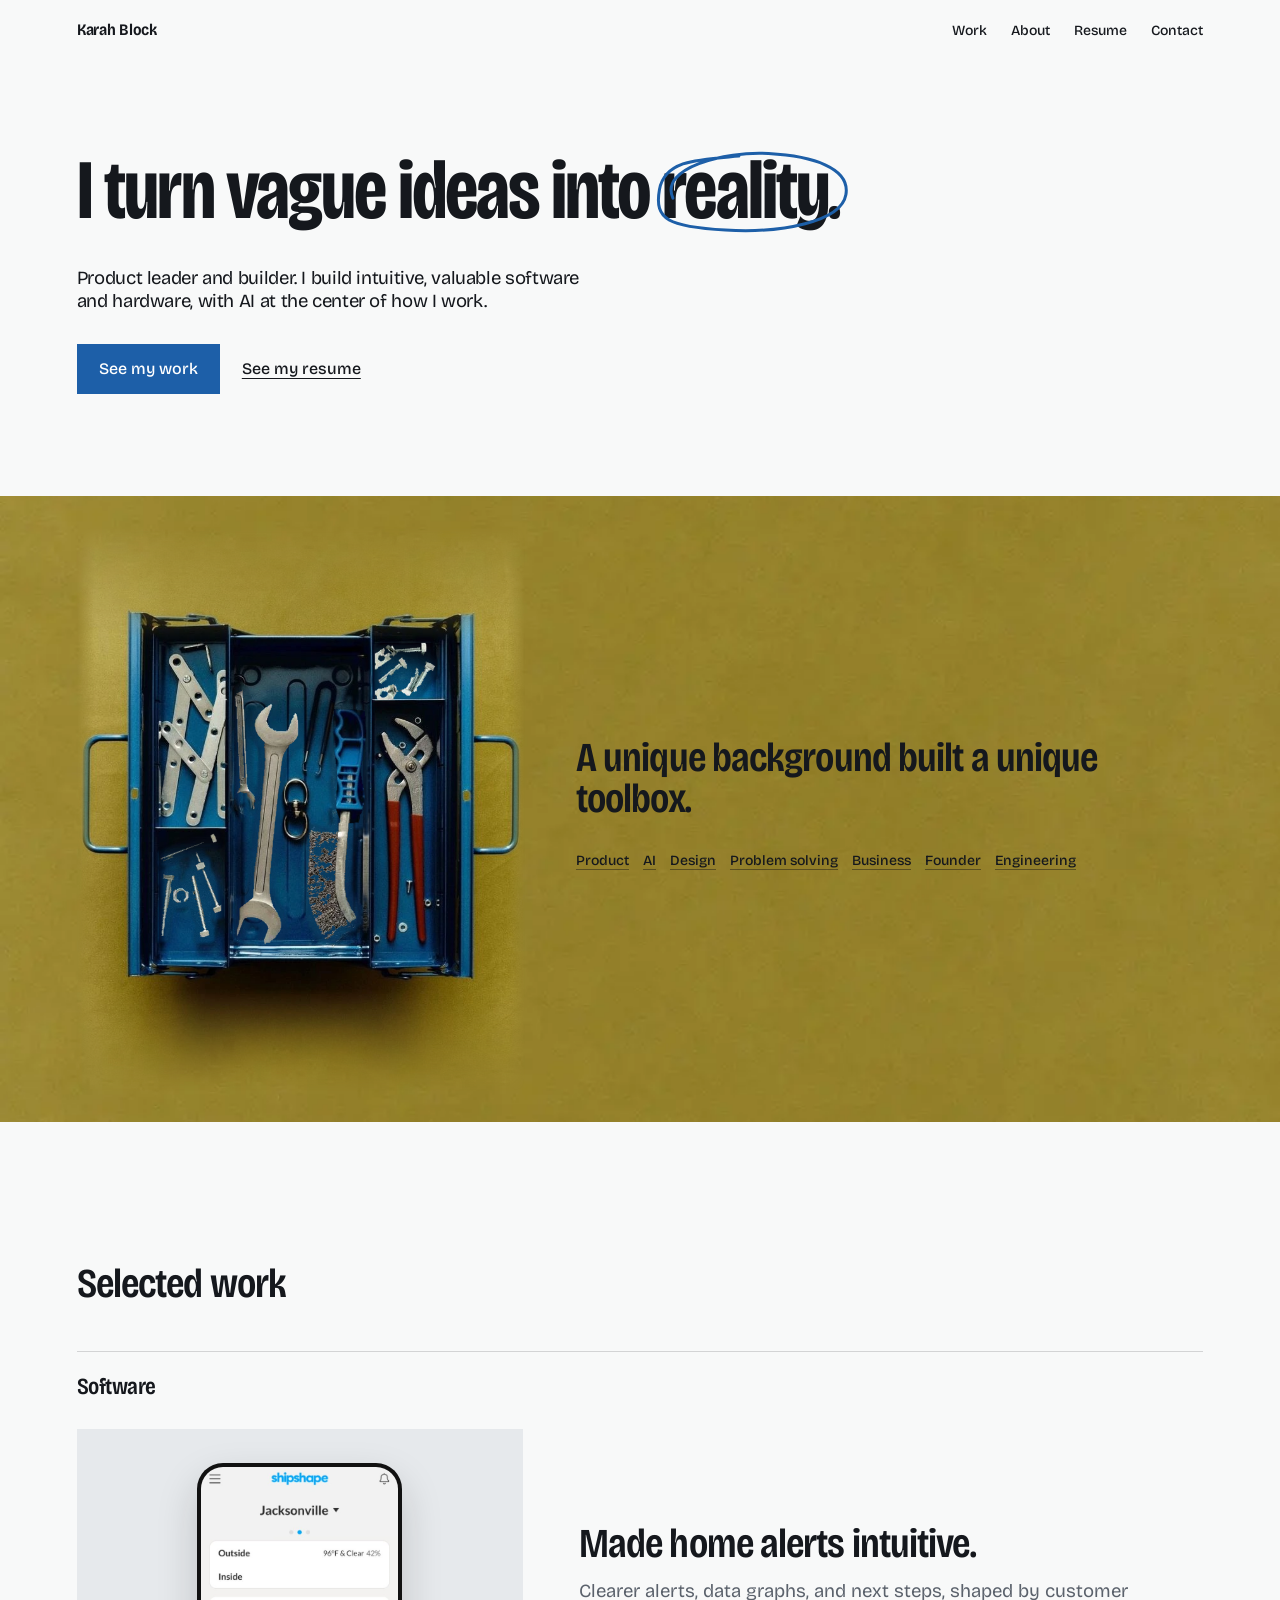
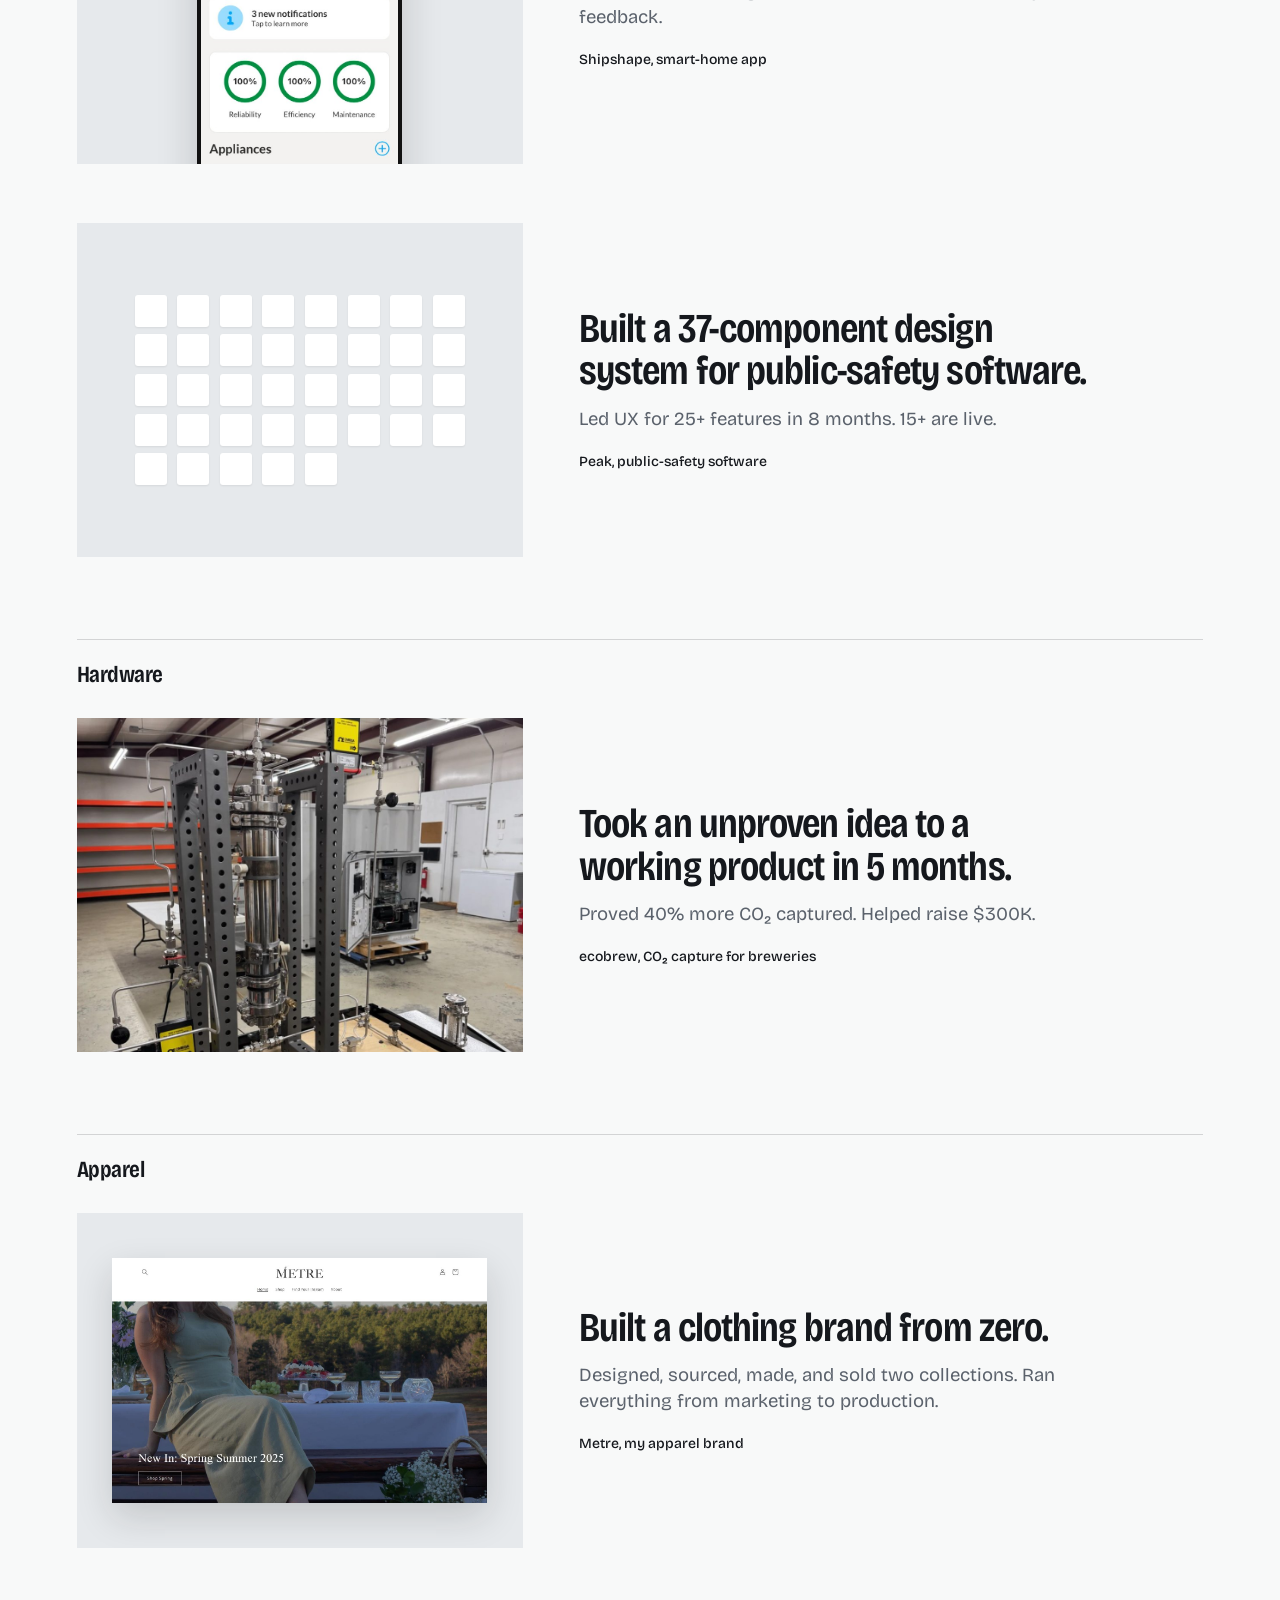
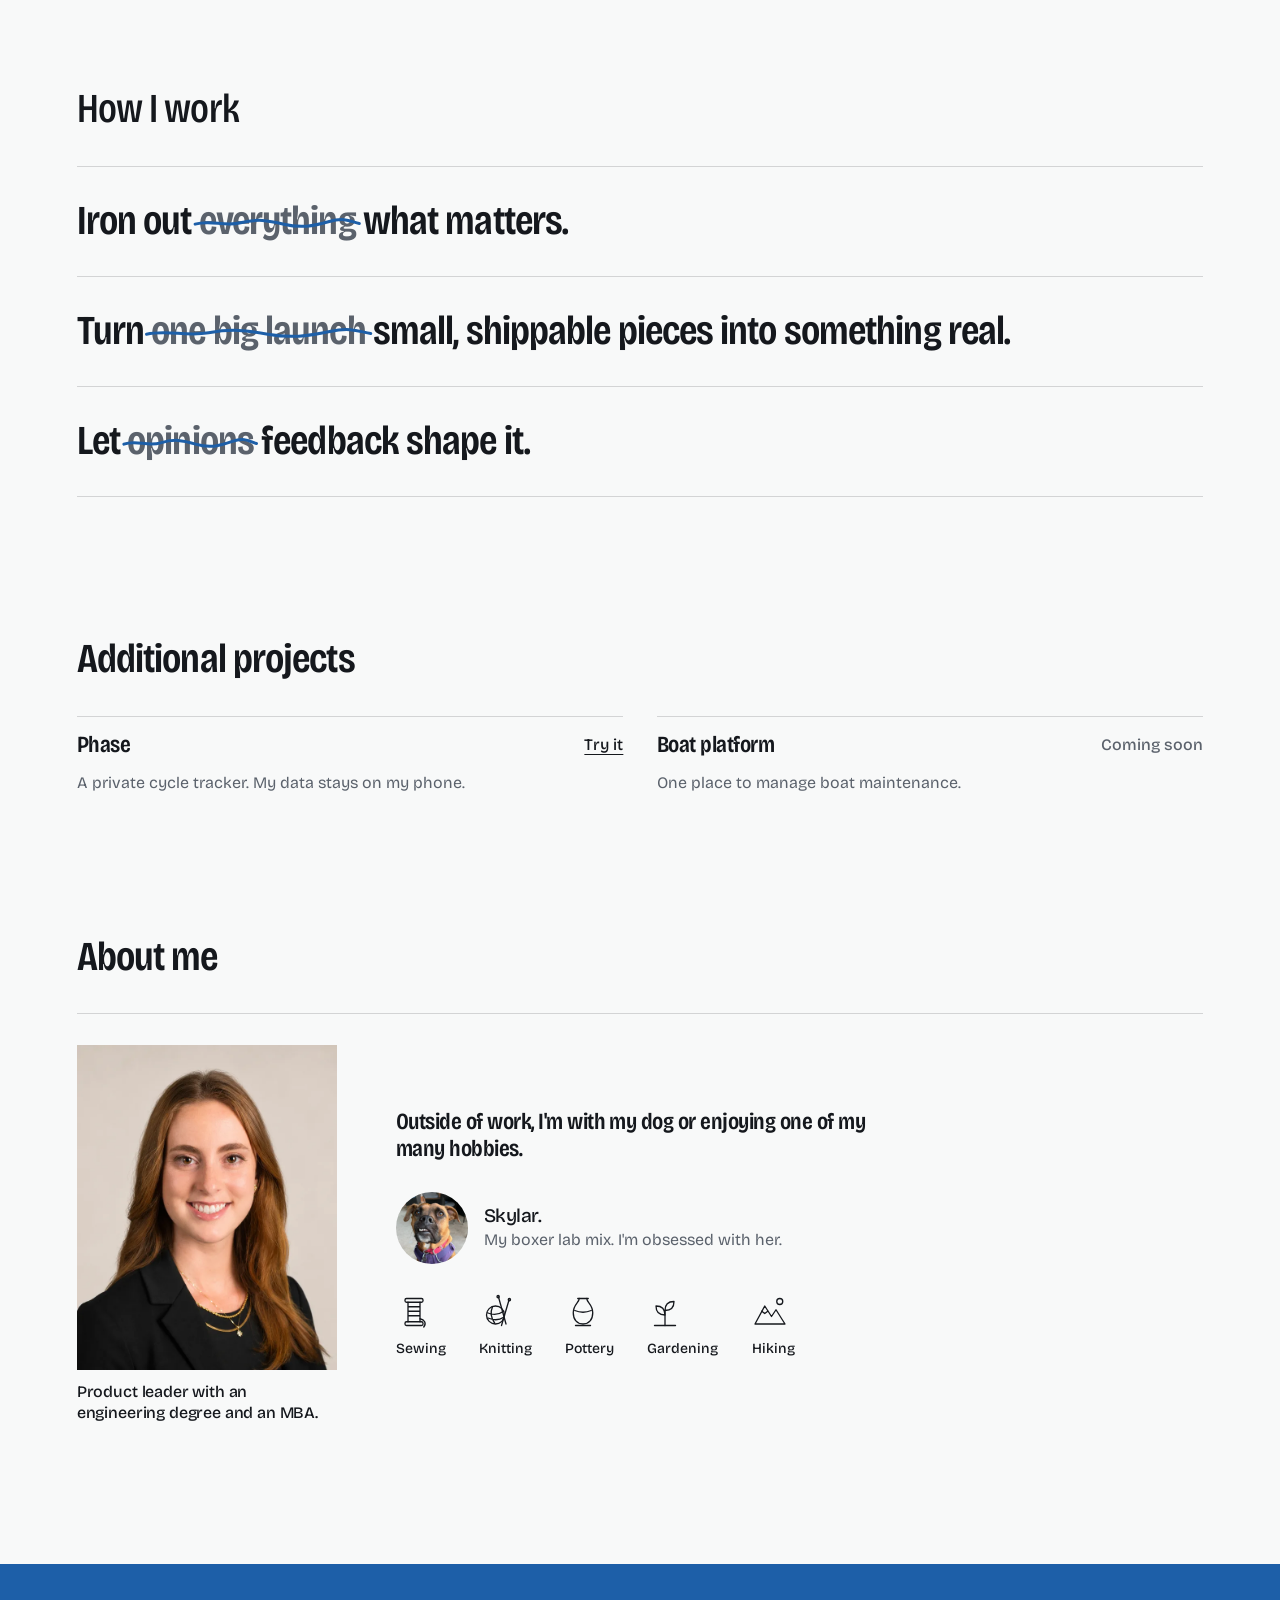
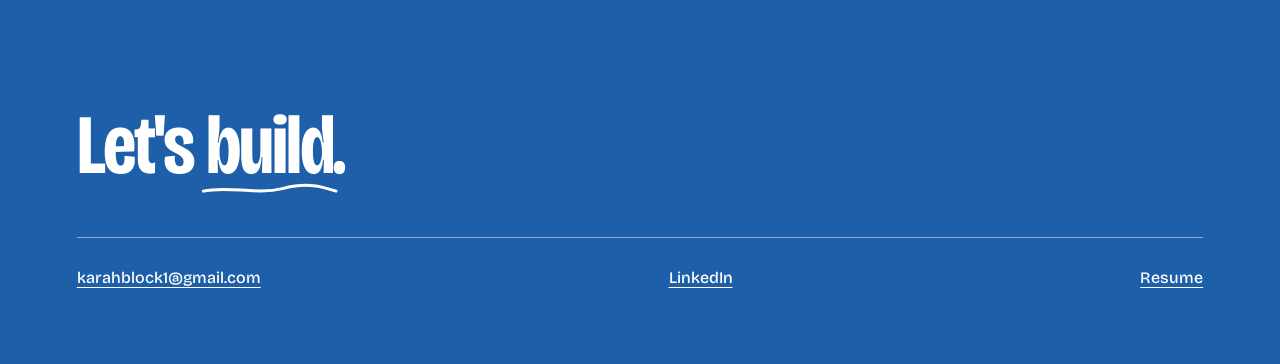
==== preview/redesign/index.html @ 477b6eac "Add two unlisted preview pages to compare designs preview/simple is the simplified current design. p" ====
<!doctype html>
<html lang="en"><head><meta charset="utf-8"><meta name="viewport" content="width=device-width, initial-scale=1, viewport-fit=cover"><title>Karah Block | Product leader and builder</title><meta name="description" content="Karah Block is a product leader and builder of intuitive, valuable products in software, hardware, and apparel. COO and Head of Product at ecobrew, founder of Metre, and former Senior PM at Shipshape."><meta property="og:type" content="website"><meta property="og:title" content="Karah Block"><meta property="og:description" content="I turn vague ideas into reality."><meta property="og:image" content="https://karahblock.com/og.png"><meta name="twitter:card" content="summary_large_image">
<link rel="preconnect" href="https://fonts.googleapis.com"><link rel="preconnect" href="https://fonts.gstatic.com" crossorigin><link rel="stylesheet" href="https://fonts.googleapis.com/css2?family=Bricolage+Grotesque:opsz,wdth,wght@12..96,75..100,300..700&display=swap"><link rel="icon" href="favicon.svg" type="image/svg+xml">
<link rel="stylesheet" href="style.css"><link rel="stylesheet" href="redesign.css"><meta name="robots" content="noindex"></head><body class="rd">
<a class="skip" href="#main">Skip to content</a><nav><div class="wrap bar"><a href="#top" class="logo">Karah Block</a><ul><li><a href="#work">Work</a></li><li><a href="#me">About</a></li><li><a href="experience.html">Resume</a></li><li><a href="#contact">Contact</a></li></ul></div></nav>
<main id="main">
<header class="hero" id="top">
  <div class="wrap">
    <h1>I turn vague ideas into <span class="mark">reality.<svg viewBox="0 0 300 110" preserveAspectRatio="none" aria-hidden="true"><path class="pen" d="M34 62C14 26 110 6 176 9S298 26 291 58 196 104 112 100 6 88 14 52 74 16 132 12"/></svg></span></h1>
    <p class="hero-sub">Product leader and builder. I build intuitive, valuable software and hardware, with AI at the center of how I work.</p>
    <div class="links2 hero-links"><a class="go" href="#work">See my work</a><a class="go" href="experience.html">See my resume</a></div>
  </div>
</header>

<section id="toolbox"><div class="tgrid">
  <div class="stage" id="stage"><div class="photo"><img src="toolbox/box.jpg" width="736" height="920" alt="An open blue metal toolbox on an olive background"></div><img class="hollow" data-h="0" src="toolbox/slot-pliers.webp" alt="" style="left:64.972%;top:32.399%;width:16.667%;height:43.722%"><button class="tool" type="button" data-i="0" style="left:67.797%;top:33.744%;width:11.723%;height:39.910%" aria-label="Product management" aria-pressed="false"><img src="toolbox/tool-pliers.png" alt="" width="83" height="356"><img class="out" src="toolbox/out-pliers.webp" alt="" width="233" height="900"></button><img class="hollow" data-h="1" src="toolbox/slot-hinges.webp" alt="" style="left:16.384%;top:19.170%;width:20.480%;height:35.762%"><button class="tool" type="button" data-i="1" style="left:18.079%;top:20.516%;width:15.537%;height:32.399%" aria-label="AI workflows" aria-pressed="false"><img src="toolbox/tool-hinges.png" alt="" width="110" height="289"><img class="out" src="toolbox/out-hinges.webp" alt="" width="370" height="900"></button><img class="hollow" data-h="2" src="toolbox/slot-brush.webp" alt="" style="left:48.305%;top:29.596%;width:19.492%;height:46.188%"><button class="tool" type="button" data-i="2" style="left:51.130%;top:32.175%;width:13.701%;height:41.031%" aria-label="Design and clarity" aria-pressed="false"><img src="toolbox/tool-brush.png" alt="" width="97" height="366"><img class="out" src="toolbox/out-brush.webp" alt="" width="239" height="900"></button><img class="hollow" data-h="3" src="toolbox/slot-spanner.webp" alt="" style="left:31.921%;top:26.233%;width:11.299%;height:26.457%"><button class="tool" type="button" data-i="3" style="left:35.169%;top:28.812%;width:4.802%;height:21.300%" aria-label="Problem solving" aria-pressed="false"><img src="toolbox/tool-spanner.png" alt="" width="34" height="190"><img class="out" src="toolbox/out-spanner.webp" alt="" width="135" height="900"></button><img class="hollow" data-h="4" src="toolbox/slot-boltsl.webp" alt="" style="left:16.384%;top:52.018%;width:19.209%;height:22.197%"><button class="tool" type="button" data-i="4" style="left:18.644%;top:54.260%;width:13.701%;height:18.610%" aria-label="Business and operations" aria-pressed="false"><img src="toolbox/tool-boltsl.png" alt="" width="97" height="166"><img class="out" src="toolbox/out-boltsl.webp" alt="" width="640" height="871"></button><img class="hollow" data-h="5" src="toolbox/slot-boltsr.webp" alt="" style="left:63.136%;top:18.946%;width:19.209%;height:14.462%"><button class="tool" type="button" data-i="5" style="left:66.243%;top:20.404%;width:13.983%;height:10.538%" aria-label="Founder and brand builder" aria-pressed="false"><img src="toolbox/tool-boltsr.png" alt="" width="99" height="94"><img class="out" src="toolbox/out-boltsr.webp" alt="" width="640" height="540"></button><img class="hollow" data-h="6" src="toolbox/slot-wrench.webp" alt="" style="left:33.475%;top:29.933%;width:18.503%;height:46.749%"><button class="tool" type="button" data-i="6" style="left:35.452%;top:31.278%;width:14.124%;height:42.825%" aria-label="Engineering and fabrication" aria-pressed="false"><img src="toolbox/tool-wrench.png" alt="" width="100" height="382"><img class="out" src="toolbox/out-wrench.webp" alt="" width="392" height="900"></button></div>
  <div class="pane">
    <h2>A unique background built a unique toolbox.</h2>
    <ul class="names"><li><button type="button" data-n="0" aria-pressed="false">Product</button></li><li><button type="button" data-n="1" aria-pressed="false">AI</button></li><li><button type="button" data-n="2" aria-pressed="false">Design</button></li><li><button type="button" data-n="3" aria-pressed="false">Problem solving</button></li><li><button type="button" data-n="4" aria-pressed="false">Business</button></li><li><button type="button" data-n="5" aria-pressed="false">Founder</button></li><li><button type="button" data-n="6" aria-pressed="false">Engineering</button></li></ul>
    <div class="tshow"><div class="slot" id="slot"></div><div class="detail" id="detail" aria-live="polite"><p class="empty"></p></div></div>
  </div>
</div></section>

<div class="wrap rwork"><h2 class="work-h" id="work">Selected work</h2>
<section class="rgroup" id="software"><h3>Software</h3>
  <article class="rrow"><div class="pic"><div class="ph"><img src="case-shipshape.jpg" width="520" height="1027" alt="The Shipshape app home screen"></div></div><div class="rtext"><h4>Made home alerts intuitive.</h4><p>Clearer alerts, data graphs, and next steps, shaped by customer feedback.</p><small>Shipshape, smart-home app</small></div></article>
  <article class="rrow"><div class="pic sys" role="img" aria-label="37 squares, one for each component in the design system"><i></i><i></i><i></i><i></i><i></i><i></i><i></i><i></i><i></i><i></i><i></i><i></i><i></i><i></i><i></i><i></i><i></i><i></i><i></i><i></i><i></i><i></i><i></i><i></i><i></i><i></i><i></i><i></i><i></i><i></i><i></i><i></i><i></i><i></i><i></i><i></i><i></i></div><div class="rtext"><h4>Built a 37-component design system for public-safety software.</h4><p>Led UX for 25+ features in 8 months. 15+ are live.</p><small>Peak, public-safety software</small></div></article>
</section>
<section class="rgroup" id="hardware"><h3>Hardware</h3>
  <article class="rrow"><div class="pic"><img src="case-unit.jpg" width="1040" height="1040" loading="lazy" alt="The ecobrew experimental unit, a stainless steel column in a steel frame"></div><div class="rtext"><h4>Took an unproven idea to a working product in 5 months.</h4><p>Proved 40% more CO₂ captured. Helped raise $300K.</p><small>ecobrew, CO₂ capture for breweries</small></div></article>
</section>
<section class="rgroup" id="apparel"><h3>Apparel</h3>
  <article class="rrow"><div class="pic shot"><img class="webshot" src="case-metre.jpg" width="1305" height="856" loading="lazy" alt="The Metre website homepage, with a Find Your Inseam link and a large photo of a sage linen dress"></div><div class="rtext"><h4>Built a clothing brand from zero.</h4><p>Designed, sourced, made, and sold two collections. Ran everything from marketing to production.</p><small>Metre, my apparel brand</small></div></article>
</section>
</div>

<section id="how"><div class="wrap"><h2 class="lab">How I work</h2><div class="say">
  <div><h3>Iron out <i aria-hidden="true">everything<svg viewBox="0 0 300 40" preserveAspectRatio="none" aria-hidden="true"><path class="pen" d="M2 24C30 10 54 32 84 20S132 12 162 24 214 30 244 16 284 18 298 22"/></svg></i> what matters.</h3></div>
  <div><h3>Turn <i aria-hidden="true">one big launch<svg viewBox="0 0 300 40" preserveAspectRatio="none" aria-hidden="true"><path class="pen" d="M2 24C30 10 54 32 84 20S132 12 162 24 214 30 244 16 284 18 298 22"/></svg></i> small, shippable pieces into something real.</h3></div>
  <div><h3>Let <i aria-hidden="true">opinions<svg viewBox="0 0 300 40" preserveAspectRatio="none" aria-hidden="true"><path class="pen" d="M2 24C30 10 54 32 84 20S132 12 162 24 214 30 244 16 284 18 298 22"/></svg></i> feedback shape it.</h3></div>
</div></div></section>

<section id="free"><div class="wrap"><h2>Additional projects</h2>
  <ul class="rows"><li><b>Phase</b><span>A private cycle tracker. My data stays on my phone.</span><a href="https://kblock-design.github.io/y2k-journal/" target="_blank" rel="noopener">Try it</a></li><li><b>Boat platform</b><span>One place to manage boat maintenance.</span><em>Coming soon</em></li></ul>
</div></section>

<section id="me"><div class="wrap"><h2>About me</h2>
  <div class="me-grid">
    <figure class="me-card"><img src="karah.webp" width="640" height="800" loading="lazy" alt="Karah Block smiling, in a black blazer"><figcaption><b>Product leader with an engineering degree and an MBA.</b></figcaption></figure>
    <div class="me-right">
      <p class="me-say">Outside of work, I'm with my dog or enjoying one of my many hobbies.</p>
      <div class="me-sky"><img src="skylar.webp" width="360" height="360" loading="lazy" alt="Skylar, a brown boxer lab mix in a pink collar and purple harness, grinning"><p><b>Skylar.</b><span>My boxer lab mix. I'm obsessed with her.</span></p></div>
      <ul class="me-icons" aria-label="A few of my hobbies">
        <li><svg viewBox="0 0 48 48" aria-hidden="true"><rect x="12" y="6" width="24" height="5" rx="2"/><rect x="12" y="37" width="24" height="5" rx="2"/><path d="M16 11v26M32 11v26M16 17h16M16 23h16M16 29h16"/><path d="M32 33c6 1 9 6 5 11"/></svg>Sewing</li>
        <li><svg viewBox="0 0 48 48" aria-hidden="true"><circle cx="22" cy="28" r="12"/><path d="M11 25c7 3 15 3 22-2M12 32c7 3 15 3 21-1M18 17c-3 7-2 15 3 22"/><path d="M26 4 36 40M40 8 30 42"/><circle cx="25.5" cy="3.5" r="1.5"/><circle cx="40.5" cy="7.5" r="1.5"/></svg>Knitting</li>
        <li><svg viewBox="0 0 48 48" aria-hidden="true"><path d="M17 6h14"/><path d="M19 6c0 5-8 8-8 19 0 9 5 15 13 15s13-6 13-15c0-11-8-14-8-19"/><path d="M13 22c7 3 15 3 22 0"/><path d="M14 42h20"/></svg>Pottery</li>
        <li><svg viewBox="0 0 48 48" aria-hidden="true"><path d="M24 42V22"/><path d="M24 28c-8 0-12-5-12-12 8 0 12 5 12 12z"/><path d="M24 22c0-7 4-12 12-12 0 7-4 12-12 12z"/><path d="M10 42h28"/></svg>Gardening</li>
        <li><svg viewBox="0 0 48 48" aria-hidden="true"><path d="M4 40 17 16l9 14 6-9 12 19z"/><path d="M13 23l4 3 4-3"/><circle cx="37" cy="10" r="4"/></svg>Hiking</li>
      </ul>
    </div>
  </div>
</div></section>

<section id="contact"><div class="wrap"><h2>Let's <span class="mark under">build<svg viewBox="0 0 300 20" preserveAspectRatio="none" aria-hidden="true"><path class="pen" d="M3 12C60 5 118 17 178 9S268 7 297 12"/></svg></span>.</h2><div class="lks"><a href="mailto:karahblock1@gmail.com">karahblock1@gmail.com</a><a href="https://www.linkedin.com/in/karahblock/" target="_blank" rel="noopener">LinkedIn</a><a href="experience.html">Resume</a></div></div></section>
</main>
<script src="site.js"></script>
</body></html>
---- preview/redesign/style.css ----
:root { --paper:#f2f1ec; --ink:#181816; --ink-2:#55544e; --rule:rgba(24,24,22,.32); --blue:#1d5fa8; --olive:#a48f39; --olive-2:#8d7a2d; }
* { box-sizing: border-box; margin: 0; padding: 0; }
html { scroll-behavior: smooth; }
body { background: var(--paper); color: var(--ink); font-family: "Inter Tight","Helvetica Neue",Arial,sans-serif; font-size: 18px; line-height: 1.32; -webkit-font-smoothing: antialiased; overflow-x: clip; }
a { color: inherit; } img, svg { display: block; }
a:focus-visible, button:focus-visible { outline: 2px solid currentColor; outline-offset: 3px; }
.wrap { max-width: 1440px; margin: 0 auto; padding-inline: clamp(16px, 2.6vw, 40px); }
h1, h2, h3, h4 { font-weight: 500; letter-spacing: -.04em; line-height: .96; }
.lab { font-size: 16px; font-weight: 500; letter-spacing: -.01em; }
nav { position: sticky; top: 0; z-index: 30; background: var(--paper); }
nav .bar { display: flex; justify-content: space-between; align-items: center; gap: 12px; height: 56px; }
.logo { font-weight: 600; letter-spacing: -.03em; text-decoration: none; white-space: nowrap; font-size: 19px; }
nav ul { display: flex; gap: clamp(11px, 2vw, 24px); list-style: none; font-size: 15px; font-weight: 500; }
nav ul a { display: block; padding-block: 10px; text-decoration: none; } nav ul a:hover { color: var(--blue); }

.hero { position: relative; padding-top: clamp(12px, 2vw, 28px); }
.hero-photo { display: none; }
.hero h1 { position: relative; font-size: clamp(56px, 11.4vw, 184px); letter-spacing: -.055em; line-height: .92; }
.mark { position: relative; display: inline-block; white-space: nowrap; }
.mark svg { position: absolute; left: -5%; top: -7%; width: 110%; height: 118%; overflow: visible; pointer-events: none; }
.pen { fill: none; stroke: var(--blue); stroke-width: 4; stroke-linecap: round; stroke-linejoin: round; vector-effect: non-scaling-stroke; }
.intro { margin-top: clamp(20px, 3vw, 44px); border-top: 1px solid var(--rule); display: grid; grid-template-columns: minmax(0, 7fr) minmax(0, 5fr); }
.intro > div { padding-block: clamp(14px, 2vw, 26px); }
.intro > div + div { border-left: 1px solid var(--rule); padding-left: clamp(14px, 2vw, 26px); display: flex; flex-direction: column; justify-content: space-between; gap: 18px; }
.sub { padding-right: 24px; font-size: clamp(25px, 3.2vw, 50px); line-height: 1.02; letter-spacing: -.035em; font-weight: 500; }
.now { color: var(--ink-2); } .go { font-weight: 500; text-underline-offset: 4px; }

/* Toolbox */
#toolbox { background: var(--olive); color: #fff; scroll-margin-top: 56px; }
.tgrid { display: grid; grid-template-columns: minmax(0, 6fr) minmax(0, 6fr); min-height: min(92vh, 860px); }
.stage { position: relative; align-self: center; width: min(100%, 620px, 76vh); margin: clamp(10px, 2vw, 24px) auto; aspect-ratio: 708 / 892; }
.photo { position: absolute; inset: 0; overflow: hidden; }
.photo img { position: absolute; left: -1.977%; top: -1.570%; width: 103.955%; max-width: none; height: auto; }
.hollow { position: absolute; background: #0d2a4c; -webkit-mask-size: 100% 100%; mask-size: 100% 100%; opacity: 0; transition: opacity .2s .05s; pointer-events: none; }
.hollow.on { opacity: 1; }
.tool { position: absolute; background: none; border: 0; padding: 0; cursor: pointer; transition: transform .6s cubic-bezier(.2,.9,.25,1.12), filter .3s; transform-origin: center; }
.tool img { width: 100%; height: 100%; }
.tool:hover { transform: translateY(-6px) scale(1.04); filter: drop-shadow(0 8px 6px rgba(0,0,0,.5)); }
.tool[aria-pressed="true"] { z-index: 8; filter: drop-shadow(10px 22px 12px rgba(40,30,0,.5)); }
.pane { display: grid; grid-template-rows: auto auto 1fr; padding: clamp(18px, 2.6vw, 36px) clamp(16px, 2.6vw, 40px); border-left: 1px solid rgba(255,255,255,.4); }
.pane h2 { font-size: clamp(36px, 5vw, 78px); letter-spacing: -.045em; }
.names { list-style: none; margin-top: clamp(14px, 2vw, 22px); display: flex; flex-wrap: wrap; gap: 3px 14px; }
.names button { font: inherit; font-weight: 500; font-size: clamp(16px, 1.4vw, 19px); color: #fff; background: none; border: 0; cursor: pointer; padding: 3px 0; text-decoration: underline; text-underline-offset: 4px; text-decoration-color: rgba(255,255,255,.45); }
.names button:hover, .names button[aria-pressed="true"] { color: var(--ink); text-decoration-color: var(--ink); }
.tshow { margin-top: clamp(14px, 2vw, 24px); border-top: 1px solid rgba(255,255,255,.4); padding-top: clamp(14px, 2vw, 22px); display: grid; grid-template-columns: minmax(110px, 2fr) minmax(0, 3fr); gap: 16px; align-items: start; min-height: 320px; }
.tshow:has(.empty) { grid-template-columns: minmax(0, 1fr); } .tshow:has(.empty) .slot { height: 0; }
.slot { height: clamp(220px, 30vw, 380px); }
.detail h3 { font-size: clamp(26px, 2.8vw, 42px); letter-spacing: -.035em; line-height: 1; }
.detail p { margin-top: 10px; }
.detail .usedon { margin-top: 12px; padding-top: 10px; border-top: 1px solid rgba(255,255,255,.4); }
.empty { font-size: clamp(22px, 2.2vw, 32px); line-height: 1.05; letter-spacing: -.03em; font-weight: 500; }

/* Marquee */
.marq { overflow: hidden; white-space: nowrap; padding-block: clamp(14px, 2vw, 26px); scroll-margin-top: 56px; }
.marq div { display: inline-block; font-size: clamp(66px, 11vw, 176px); font-weight: 500; letter-spacing: -.05em; line-height: 1; animation: slide 34s linear infinite; }
@keyframes slide { to { transform: translateX(-50%); } }

/* Work */
.cat { display: grid; grid-template-columns: minmax(0, 3fr) minmax(0, 9fr); border-top: 1px solid var(--rule); scroll-margin-top: 56px; }
.cat > div:first-child { padding-block: 14px; }
.cat h3 { position: sticky; top: 70px; font-size: clamp(30px, 3.6vw, 56px); letter-spacing: -.04em; }
.items { border-left: 1px solid var(--rule); padding: 14px 0 clamp(36px, 5vw, 70px) clamp(12px, 1.6vw, 22px); display: grid; grid-template-columns: repeat(2, minmax(0, 1fr)); gap: 26px clamp(10px, 1.2vw, 16px); }
.wide { grid-column: 1 / -1; }
.pic { position: relative; aspect-ratio: 4 / 5; overflow: hidden; background: #dcd9cc; }
.pic > img { width: 100%; height: 100%; object-fit: cover; object-position: 50% 28%; transition: transform .5s cubic-bezier(.2,.8,.2,1); }
article:hover .pic > img { transform: scale(1.025); }
.ph { position: absolute; top: 8%; left: 50%; width: 56%; margin-left: -28%; padding: 7px 7px 0; background: #111; border-radius: 22px 22px 0 0; transition: transform .45s cubic-bezier(.2,.8,.2,1); } .ph img { width: 100%; height: auto; border-radius: 16px 16px 0 0; }
article:hover .ph { transform: translateY(-10px); }
.type { display: flex; flex-direction: column; justify-content: space-between; padding: clamp(14px, 1.8vw, 24px); background: var(--blue); color: #fff; }
.type.ol { background: var(--olive); }
.type strong { font-weight: 500; font-size: clamp(44px, 6vw, 96px); line-height: .94; letter-spacing: -.05em; } .type span { font-weight: 500; }
.cap { padding-top: 8px; display: grid; gap: 4px; }
.cap small { font-size: 15px; font-weight: 500; }
.cap h4 { font-size: clamp(25px, 2.8vw, 42px); letter-spacing: -.035em; line-height: 1; }
.cap p { color: var(--ink-2); }

/* How */
#how { border-top: 1px solid var(--rule); padding-block: clamp(14px, 1.6vw, 20px) clamp(36px, 5vw, 70px); }
#how .lab { display: block; margin-bottom: clamp(20px, 3vw, 40px); }
.say { display: grid; }
.say > div { display: grid; grid-template-columns: minmax(0, 9fr) minmax(0, 3fr); gap: 8px 20px; align-items: end; padding-block: clamp(12px, 1.6vw, 20px); border-top: 1px solid var(--rule); }
.say h3 { font-size: clamp(42px, 7.8vw, 124px); letter-spacing: -.05em; line-height: .98; }
.say p { color: var(--ink-2); padding-bottom: 6px; }
.say i { position: relative; font-style: normal; color: #9b998e; white-space: nowrap; display: inline-block; }
.say i svg { position: absolute; left: -3%; top: 24%; width: 106%; height: 56%; overflow: visible; }

/* Free time */
#free { border-top: 1px solid var(--rule); padding-block: 14px clamp(36px, 5vw, 70px); }
#free h2 { font-size: clamp(38px, 6.4vw, 104px); letter-spacing: -.05em; margin-bottom: clamp(16px, 2.4vw, 30px); }
.rows { list-style: none; }
.rows li { display: grid; grid-template-columns: minmax(0, 6fr) minmax(0, 4fr) 7em; gap: 4px 18px; align-items: baseline; padding-block: clamp(10px, 1.2vw, 16px); border-top: 1px solid var(--rule); transition: opacity .2s; }
.rows:hover li:not(:hover) { opacity: .4; }
.rows b { font-weight: 500; font-size: clamp(30px, 3.6vw, 58px); letter-spacing: -.04em; line-height: 1; }
.rows span { color: var(--ink-2); } .rows a, .rows em { font-style: normal; font-weight: 500; text-align: right; text-underline-offset: 4px; }
.hob { border-top: 1px solid var(--rule); padding-top: clamp(14px, 2vw, 24px); display: flex; flex-wrap: wrap; justify-content: space-between; align-items: end; gap: 10px 30px; }
.hob p { font-size: clamp(30px, 4.4vw, 70px); font-weight: 500; letter-spacing: -.045em; line-height: 1; }
.hob a { font-size: clamp(19px, 1.8vw, 26px); font-weight: 500; color: var(--blue); text-underline-offset: 5px; text-decoration-thickness: 2px; }

#contact { background: var(--blue); color: #fff; padding-block: clamp(30px, 5vw, 70px) clamp(24px, 3vw, 40px); scroll-margin-top: 56px; }
#contact h2 { font-size: clamp(56px, 11.4vw, 184px); letter-spacing: -.055em; line-height: .92; }
.lks { margin-top: clamp(18px, 2.6vw, 34px); border-top: 1px solid rgba(255,255,255,.5); padding-top: 14px; display: flex; flex-wrap: wrap; justify-content: space-between; gap: 8px 24px; font-size: clamp(18px, 1.8vw, 24px); font-weight: 500; } .lks a { overflow-wrap: anywhere; text-underline-offset: 4px; }

@media (max-width: 640px) {
  .tgrid { grid-template-columns: minmax(0, 1fr); min-height: 0; }
  .stage { width: min(100%, 520px); margin: 0 auto; }
  .pane { border-left: 0; border-top: 1px solid rgba(255,255,255,.4); }
  .tshow { min-height: 0; }
  .slot { height: 230px; }
}
@media (max-width: 640px) {
  .intro { grid-template-columns: minmax(0, 1fr); } .intro > div + div { border-left: 0; padding-left: 0; padding-top: 0; }
  .cat { grid-template-columns: minmax(0, 1fr); } .cat h3 { position: static; } .items { border-left: 0; padding-left: 16px; padding-top: 0; grid-template-columns: minmax(0, 1fr); }
  .say > div { grid-template-columns: minmax(0, 1fr); } .rows li { grid-template-columns: minmax(0, 1fr) auto; } .rows span { grid-column: 1 / -1; grid-row: 2; } nav ul { font-size: 14px; }
}
@media (prefers-reduced-motion: reduce) { html { scroll-behavior: auto; } *, *::before, *::after { animation: none !important; transition: none !important; } }

.skip { position: absolute; left: 12px; top: -80px; z-index: 50; padding: 12px 16px; background: #181816; color: #fff; font-weight: 600; } .skip:focus { top: 8px; }
body { line-height: 1.4; }
nav .bar { height: 60px; }
.logo { display: inline-block; padding-block: 10px; }
nav ul { font-size: 16px; }
nav ul a { padding-block: 12px; }
.hero h1 { letter-spacing: -.045em; }
.mark svg { left: -7%; width: 114%; top: -5%; height: 114%; }
.sub { font-size: clamp(22px, 2.6vw, 38px); line-height: 1.14; letter-spacing: -.025em; padding-right: clamp(0px, 3vw, 40px); max-width: 26em; }
.now { font-size: 17px; }
.links2 { display: flex; flex-wrap: wrap; gap: 0 22px; }
.go, .lks a, .rows a, .hob a { display: inline-block; padding-block: 10px; }

#toolbox { color: var(--ink); }
.pane { border-left-color: rgba(24,24,22,.4); }
.pane h2 { letter-spacing: -.04em; }
.names button { color: var(--ink); text-decoration-color: rgba(24,24,22,.45); padding: 10px 0; font-size: clamp(17px, 1.4vw, 19px); }
.names button:hover { color: #000; text-decoration-color: #000; }
.names button[aria-pressed="true"] { color: #000; font-weight: 700; text-decoration-color: #000; text-decoration-thickness: 3px; }
.tshow, .detail .usedon { border-top-color: rgba(24,24,22,.4); }
.detail p { font-size: 17px; line-height: 1.42; }

.marq { font-weight: 500; }
.mq { display: inline-block; font-size: clamp(60px, 10vw, 160px); font-weight: 500; letter-spacing: -.045em; line-height: 1; will-change: transform; }
.cap small { font-size: 16px; }
.cap p { font-size: 17px; }
.rows span { font-size: 17px; }
.say i { color: #6f6d64; }
.say h3 { letter-spacing: -.045em; }
.say p { font-size: 17px; }
#how .lab { font-size: 18px; font-weight: 500; letter-spacing: -.01em; line-height: 1.3; }
.type span { font-size: 16px; }
@media (max-width: 640px) { .mq { font-size: 58px; } nav ul { font-size: 15px; gap: 12px; } .logo { font-size: 17px; } }

/* Shared states */
:root { --card:#fffcf6; --display:"Inter Tight","Helvetica Neue",Arial,sans-serif; --red:var(--blue); }
nav ul a[aria-current="page"] { text-decoration: underline; text-underline-offset: 6px; text-decoration-thickness: 2px; text-decoration-color: var(--blue); }

/* Calmer spacing for the work, taken from the editorial design */
.cat > div:first-child { padding-block: 22px; }
.items { padding-top: 22px; padding-bottom: clamp(52px, 7vw, 100px); gap: clamp(34px, 3.6vw, 52px) clamp(14px, 1.8vw, 26px); }
.pic { aspect-ratio: 1 / 1; }
.ph { width: 44%; margin-left: -22%; }
.cap { padding-top: 12px; gap: 6px; max-width: 34em; }
.marq { padding-block: clamp(26px, 3.4vw, 48px) clamp(18px, 2.4vw, 32px); }
#how { padding-block: 24px clamp(52px, 7vw, 100px); }
.say > div { padding-block: clamp(18px, 2.2vw, 30px); }
#free { padding-block: 24px clamp(52px, 7vw, 100px); }
.rows li { padding-block: clamp(14px, 1.6vw, 22px); }
.hob { padding-top: clamp(20px, 2.4vw, 32px); }

/* Inner pages */
.page-head { padding-top: clamp(16px, 2.4vw, 32px); }
.page-head h1 { font-size: clamp(52px, 9.6vw, 156px); letter-spacing: -.045em; line-height: .94; font-weight: 500; }
.btnrow { display: flex; flex-wrap: wrap; gap: 0 22px; align-items: center; }
.soon { font-weight: 500; color: var(--ink-2); padding-block: 10px; }

/* About */
.about-sec { border-top: 1px solid var(--rule); padding-block: 24px clamp(52px, 7vw, 100px); }
.big { font-size: clamp(38px, 6vw, 96px); font-weight: 500; letter-spacing: -.045em; line-height: .98; }
.sky { display: grid; grid-template-columns: minmax(0, 5fr) minmax(0, 7fr); gap: clamp(24px, 4vw, 64px); align-items: end; }
.skyphoto { max-width: 460px; }
.skyphoto img { width: 100%; height: auto; }
.skyphoto figcaption { margin-top: 8px; font-size: 16px; font-weight: 500; }
.sky p { margin-top: 12px; max-width: 30em; font-size: clamp(18px, 1.5vw, 21px); color: var(--ink-2); }
.hint { margin-top: 10px; margin-bottom: clamp(20px, 2.6vw, 34px); color: var(--ink-2); }
/* Pegboard */
.board { display: grid; grid-template-columns: repeat(3, minmax(0, 1fr)); gap: 8px 20px; padding: 28px; border: 14px solid #7c4f2a; border-image: linear-gradient(135deg, #a8784a, #6e4524) 1; background-color: #a98258; background-image: radial-gradient(circle, #3a2614 2.2px, rgba(58, 38, 20, 0) 2.8px), linear-gradient(135deg, #b28b60, #9d774e); background-size: 26px 26px, 100% 100%; box-shadow: inset 0 0 28px rgba(50, 28, 10, .4); }
.peg { position: relative; background: none; border: none; cursor: pointer; display: grid; justify-items: center; gap: 6px; padding: 4px; font-family: var(--display); color: var(--ink); }
.peg svg { width: 100%; max-width: 170px; height: auto; display: block; overflow: visible; filter: drop-shadow(3px 5px 3px rgba(40, 22, 8, .4)); }
.peg-hang { transform-box: view-box; transform-origin: 80px 14px; transition: opacity .25s, transform .3s; }
.peg:hover .peg-hang, .peg:focus-visible .peg-hang, .peg.show .peg-hang { animation: swing 1.3s ease-in-out infinite; }
@keyframes swing { 0%, 100% { transform: rotate(0); } 25% { transform: rotate(5deg); } 75% { transform: rotate(-5deg); } }
.peg span { font-size: 14px; font-weight: 600; line-height: 1.25; padding: 4px 10px; background: #f3efe4; }
.peg:focus-visible { outline: 2px solid #fff; outline-offset: 2px; }
.peg:hover, .peg:focus-visible, .peg.show { z-index: 5; }
.peg .peg-note { position: absolute; left: 50%; top: calc(100% + 2px); width: max(100%, 200px); padding: 12px 14px; background: var(--card); border-top: 4px solid var(--red); box-shadow: 0 6px 18px rgba(40, 22, 8, .35); font-size: 14px; font-weight: 400; line-height: 1.45; text-align: left; color: var(--ink); opacity: 0; visibility: hidden; transform: translate(-50%, 6px); transition: opacity .2s, transform .2s, visibility .2s; pointer-events: none; }
.peg:hover .peg-note, .peg:focus-visible .peg-note, .peg.show .peg-note { opacity: 1; visibility: visible; transform: translate(-50%, 0); }


.peg span { font-size: 15px; }
.peg .peg-note { font-size: 15px; }
.contact-sub { margin-top: 12px; font-size: clamp(20px, 2.2vw, 30px); font-weight: 500; }

/* Resume */
.role { display: grid; grid-template-columns: minmax(0, 3fr) minmax(0, 9fr); border-top: 1px solid var(--rule); scroll-margin-top: 70px; }
.role-side { padding-block: 22px; padding-right: 20px; display: grid; gap: 6px; align-content: start; }
.org { font-size: clamp(28px, 3.2vw, 48px); font-weight: 500; letter-spacing: -.04em; line-height: 1; }
.what { color: var(--ink-2); font-size: 16px; }
.tag { display: none; }
.role > div:last-child { border-left: 1px solid var(--rule); padding: 22px 0 clamp(36px, 4.6vw, 64px) clamp(14px, 1.8vw, 26px); }
.titles { display: grid; gap: 6px; margin-bottom: 16px; }
.titles div { display: flex; justify-content: space-between; align-items: baseline; gap: 2px 18px; flex-wrap: wrap; }
.titles b { font-size: clamp(20px, 1.9vw, 27px); font-weight: 500; letter-spacing: -.025em; line-height: 1.12; }
.titles span { color: var(--ink-2); font-size: 16px; white-space: nowrap; }
.role ul { display: grid; gap: 9px; padding-left: 18px; max-width: 46em; font-size: 17px; line-height: 1.42; }
.role li::marker { color: var(--blue); }

@media (max-width: 640px) {
  .sky { grid-template-columns: minmax(0, 1fr); }
  .board { grid-template-columns: repeat(2, minmax(0, 1fr)); padding: 12px; }
  #hobbies { padding-bottom: 170px; }
  .role { grid-template-columns: minmax(0, 1fr); }
  .role > div:last-child { border-left: 0; padding: 0 0 30px; }
}
@media (max-width: 900px) and (min-width: 641px) { .board { padding: 18px; border-width: 10px; } }

.intro > .btnrow { flex-direction: row; justify-content: flex-start; align-items: flex-end; gap: 0 22px; }
.tshow:has(.empty) { align-content: start; }
.detail .empty { font-size: clamp(22px, 2.2vw, 32px); line-height: 1.08; letter-spacing: -.03em; font-weight: 500; margin-top: 0; }
.role-line { display: block; font-weight: 600; color: var(--ink); margin-bottom: 4px; }

/* Selected work heading */
.work-h { font-size: clamp(38px, 6.4vw, 104px); letter-spacing: -.05em; padding-block: clamp(30px, 4vw, 56px) clamp(18px, 2.4vw, 32px); scroll-margin-top: 60px; }
.webshot { width: 100%; height: auto; box-shadow: 0 0 0 1px var(--rule); }

/* Toolbox: rebuilt tray behind each tool, and a band that matches the photo */
:root { --olive: #a9963e; }
.hollow { background: none; z-index: 1; width: auto; }
.tool { z-index: 2; }
.tool:focus-visible { z-index: 7; }
.photo { -webkit-mask-image: linear-gradient(to right, transparent, #000 1.2%, #000 98.8%, transparent), linear-gradient(to bottom, transparent, #000 3%, #000 97%, transparent); -webkit-mask-composite: source-in; mask-image: linear-gradient(to right, transparent, #000 1.2%, #000 98.8%, transparent), linear-gradient(to bottom, transparent, #000 3%, #000 97%, transparent); mask-composite: intersect; }

/* More breathing room across the site */
.hero { padding-top: clamp(24px, 4vw, 60px); }
.page-head { padding-top: clamp(24px, 4vw, 60px); }
.intro { margin-top: clamp(32px, 4.6vw, 68px); }
.intro > div { padding-block: clamp(20px, 2.8vw, 40px) clamp(28px, 3.6vw, 56px); }
.stage { margin: clamp(24px, 3.4vw, 52px) auto; }
.pane { padding: clamp(28px, 4vw, 60px) clamp(20px, 3.4vw, 52px); }
.names { margin-top: clamp(20px, 2.6vw, 34px); gap: 4px 18px; }
.tshow { margin-top: clamp(20px, 2.6vw, 34px); padding-top: clamp(20px, 2.6vw, 34px); gap: 24px; }
.detail p { margin-top: 14px; }
.detail .usedon { margin-top: 16px; padding-top: 14px; }
.work-h { padding-block: clamp(60px, 8vw, 120px) clamp(28px, 3.4vw, 48px); }
.cat > div:first-child { padding-block: clamp(22px, 2.6vw, 36px); }
.items { padding-top: clamp(22px, 2.6vw, 36px); padding-bottom: clamp(72px, 9vw, 136px); gap: clamp(48px, 5vw, 76px) clamp(16px, 2.2vw, 32px); }
.cap { padding-top: 16px; gap: 8px; }
.cap p { margin-top: 2px; }
#how { padding-block: clamp(60px, 8vw, 120px) clamp(72px, 9vw, 136px); }
#how .lab { font-size: clamp(38px, 6.4vw, 104px); font-weight: 500; letter-spacing: -.05em; line-height: .96; margin-bottom: clamp(28px, 3.4vw, 48px); }
.say > div { padding-block: clamp(26px, 3.2vw, 46px); }
#free { padding-block: clamp(60px, 8vw, 120px) clamp(72px, 9vw, 136px); }
#free h2 { margin-bottom: clamp(28px, 3.4vw, 48px); }
.rows li { padding-block: clamp(20px, 2.2vw, 32px); }
.hob { margin-top: clamp(28px, 3.4vw, 48px); padding-top: clamp(28px, 3.4vw, 48px); }
#contact { padding-block: clamp(64px, 8vw, 124px) clamp(36px, 4vw, 60px); }
.lks { margin-top: clamp(32px, 4vw, 60px); padding-top: 18px; }
.about-sec { padding-block: clamp(32px, 4vw, 60px) clamp(72px, 9vw, 136px); }
.hint { margin-top: 14px; margin-bottom: clamp(28px, 3.4vw, 48px); }
.sky p { margin-top: 18px; }
.role-side, .role > div:last-child { padding-top: clamp(24px, 2.8vw, 40px); }
.role > div:last-child { padding-bottom: clamp(48px, 6vw, 88px); }
.titles { margin-bottom: 22px; gap: 10px; }
.role ul { gap: 12px; }
.photo { -webkit-mask-image: linear-gradient(to right, transparent, #000 1.2%, #000 98.8%, transparent), linear-gradient(to bottom, transparent, #000 7%, #000 94%, transparent); mask-image: linear-gradient(to right, transparent, #000 1.2%, #000 98.8%, transparent), linear-gradient(to bottom, transparent, #000 7%, #000 94%, transparent); }
@media (max-width: 640px) {
  .role > div:last-child { padding: 0 0 44px; }
  .items { padding-left: 16px; padding-top: 0; }
}

/* Metre image matches the size of the other project images */
.wide { grid-column: auto; }

/* Type scale: one set of sizes for the whole site */
:root {
  --t-hero: clamp(44px, 7vw, 104px);
  --t-section: clamp(30px, 3.8vw, 56px);
  --t-statement: clamp(30px, 4.4vw, 64px);
  --t-cat: clamp(24px, 2.4vw, 34px);
  --t-title: clamp(22px, 2vw, 28px);
  --t-lead: clamp(20px, 1.9vw, 26px);
}
.hero h1, .page-head h1, #contact h2 { font-size: var(--t-hero); letter-spacing: -.04em; line-height: .98; }
.work-h, #how .lab, #free h2, .pane h2, .big { font-size: var(--t-section); letter-spacing: -.035em; line-height: 1.02; }
.say h3 { font-size: var(--t-statement); letter-spacing: -.035em; line-height: 1.04; }
.cat h3, .rows b, .org { font-size: var(--t-cat); letter-spacing: -.03em; line-height: 1.05; }
.cap h4, .detail h3 { font-size: var(--t-title); letter-spacing: -.025em; line-height: 1.1; }
.titles b { font-size: clamp(19px, 1.6vw, 22px); }
.sub, .contact-sub, .detail .empty { font-size: var(--t-lead); letter-spacing: -.02em; line-height: 1.2; }
.hob p { font-size: clamp(24px, 2.6vw, 36px); letter-spacing: -.03em; line-height: 1.08; }
.type strong { font-size: clamp(34px, 4vw, 60px); letter-spacing: -.035em; line-height: 1; }
.mail, .lks { font-size: clamp(17px, 1.5vw, 20px); }

/* About: Skylar photo and a pegboard that matches the site */
.skyphoto { max-width: 620px; }
#hobbies { background: var(--olive); border-top: 0; }
#hobbies .hint { color: var(--ink); }
.board { padding: clamp(18px, 2.4vw, 32px) 0; border: 0; border-image: none; background-color: transparent; background-image: radial-gradient(circle, rgba(24,24,22,.3) 1.6px, transparent 2.1px); background-size: 26px 26px; box-shadow: none; }
.peg span { padding: 4px 0; background: none; color: var(--ink); font-size: 17px; font-weight: 500; }
.peg .peg-note { background: var(--paper); border-top: 3px solid var(--blue); font-size: 15px; font-weight: 400; padding: 12px 14px; box-shadow: 0 6px 18px rgba(24, 24, 22, .3); }
.peg svg { filter: drop-shadow(3px 5px 3px rgba(24, 24, 22, .35)); }
.peg:focus-visible { outline: 2px solid var(--ink); }
@media (max-width: 900px) and (min-width: 641px) { .board { padding: 18px 0; border-width: 0; } }
@media (max-width: 640px) { .board { padding: 12px 0; } }
@media (max-width: 640px) {
  .peg:nth-child(odd) .peg-note, .peg:nth-child(odd):hover .peg-note, .peg:nth-child(odd):focus-visible .peg-note, .peg:nth-child(odd).show .peg-note { left: 0; transform: none; }
  .peg:nth-child(even) .peg-note, .peg:nth-child(even):hover .peg-note, .peg:nth-child(even):focus-visible .peg-note, .peg:nth-child(even).show .peg-note { left: auto; right: 0; transform: none; }
}

/* Hero: title, subtext, two links */
.hero { padding-bottom: clamp(40px, 5vw, 76px); }
.hero-sub { margin-top: clamp(20px, 2.4vw, 32px); max-width: 30em; font-size: var(--t-lead); font-weight: 500; letter-spacing: -.02em; line-height: 1.25; }
.hero-links { margin-top: clamp(14px, 1.6vw, 22px); }

/* How I work: its own dark band */
#how { background: var(--ink); color: var(--paper); border-top: 0; }
#how .lab, .say h3 { color: var(--paper); }
.say > div { border-top-color: rgba(242, 241, 236, .28); align-items: center; }
.say i { color: #a9a79c; }
.say p { color: #d6d4ca; padding-bottom: 0; }
#how .pen { stroke: #6aa6ea; }
#free { border-top: 0; }

/* How I work: a light tinted band with dark text, easy to read */
#how { background: #e7e0c6; color: var(--ink); }
#how .lab, .say h3 { color: var(--ink); }
.say > div { border-top-color: rgba(24, 24, 22, .3); }
.say i { color: #6f6b58; }
.say p { color: #2f2d26; }
#how .pen { stroke: var(--blue); stroke-width: 3; }
.say i svg { top: 36%; height: 32%; }


/* Audit fixes, Nov 2026 */
/* One type system: 6 sizes */
:root { --t-statement: var(--t-section); --t-title: clamp(20px, 1.9vw, 26px); --t-lead: clamp(20px, 1.9vw, 26px); --t-body: 17px; --t-small: 16px; }
body { font-size: var(--t-body); }
.logo { font-size: var(--t-body); }
.hob p, .type strong { font-size: var(--t-cat); }
.titles b { font-size: var(--t-title); }
.now, .sky p, .hint, .mail, .lks, .go, .hob a, .rows span, .rows a, .rows em, .cap p, .say p, .detail p, .role ul { font-size: var(--t-body); }
nav ul, .cap small, .what, .titles span, .soon, .type span, .names button, .skyphoto figcaption, .peg span { font-size: var(--t-small); }

/* 2. Stat tiles sit back so the projects lead */
.type, .type.ol { background: #dcd9cc; color: var(--ink); }
.type strong { line-height: 1.08; letter-spacing: -.03em; font-weight: 500; }
.pic { aspect-ratio: 4 / 3; }
.ph { top: 7%; width: 34%; margin-left: -17%; }

/* 3. One clear main action */
.hero-links { align-items: center; margin-top: clamp(20px, 2.4vw, 32px); gap: 8px 22px; }
.hero-links .go:first-child { padding: 13px 22px; background: var(--blue); color: #fff; font-weight: 500; text-decoration: none; transition: background-color .15s; }
.hero-links .go:first-child:hover { background: #164b86; }

/* 4. Toolbox fits one screen, labels stay put */
.tgrid { min-height: 0; }
.stage { width: min(100%, 620px, calc((100vh - 130px) * .794)); margin: clamp(16px, 2vw, 28px) auto; }
.pane { padding: clamp(20px, 2.6vw, 36px) clamp(20px, 3vw, 44px); }
.names { flex-wrap: wrap; gap: 2px 14px; margin-top: clamp(12px, 1.6vw, 20px); }
.names button { white-space: nowrap; }
.names button[aria-pressed="true"] { font-weight: 500; }
.tshow { margin-top: clamp(12px, 1.6vw, 20px); padding-top: clamp(14px, 1.8vw, 24px); min-height: 0; }
.slot { height: clamp(190px, calc(100vh - 420px), 380px); }

/* 5. Smaller screens: labels, then box, then details */
.tool[data-i="3"]::after { content: ""; position: absolute; inset: -6px -12px; }
.stage { scroll-margin-top: 70px; }
@media (max-width: 640px) {
  .tgrid { display: flex; flex-direction: column; }
  .pane { display: contents; }
  .pane h2 { order: 1; padding: 36px clamp(16px, 2.6vw, 40px) 0; }
  .names { order: 2; padding-inline: clamp(16px, 2.6vw, 40px); margin-top: 12px; }
  .stage { order: 3; width: min(78%, 400px); margin: 14px auto; }
  .tshow { order: 4; margin: 0 clamp(16px, 2.6vw, 40px); padding-block: 16px 32px; border-top: 1px solid rgba(24,24,22,.4); grid-template-columns: 96px minmax(0, 1fr); }
  .slot { height: 170px; }
}

/* 6. Resume: facts first */
.resume-head h1 { font-size: var(--t-section); line-height: 1.02; }
.resume-head .intro { margin-top: clamp(16px, 2vw, 28px); }
.resume-head .sub { font-size: var(--t-body); font-weight: 400; letter-spacing: 0; line-height: 1.4; color: var(--ink-2); }
.role ul { max-width: 36em; }

/* 7. Metre: caption beside the image */
.wide { grid-column: 1 / -1; display: grid; grid-template-columns: repeat(2, minmax(0, 1fr)); gap: clamp(14px, 1.8vw, 26px); align-items: end; }
.wide .cap { padding-top: 0; }
@media (max-width: 640px) {
  .wide { grid-template-columns: minmax(0, 1fr); }
  nav ul { font-size: 15px; }
  .peg span { font-size: 15px; }
}


/* Motion. site.js adds these classes only when motion is allowed, so everything is visible by default. */
:root { --ease: cubic-bezier(.2, .8, .2, 1); }
nav::after { content: ""; position: absolute; left: 0; right: 0; bottom: 0; height: 2px; background: var(--blue); transform: scaleX(var(--sp, 0)); transform-origin: left; }

/* Headings: words rise from behind a line */
.w { display: inline-block; clip-path: inset(-.12em -.1em -.18em -.1em); }
.wi { display: inline-block; transform: translateY(125%); transition: transform .8s var(--ease); }
.hw.in .wi { transform: none; }
.hw.hd .w { clip-path: none; }

/* Text and blocks rise and fade */
.rv { opacity: 0; translate: 0 18px; transition: opacity .7s ease, translate .8s var(--ease); transition-delay: var(--d, 0s); }
.rv.in { opacity: 1; translate: 0 0; }

/* Thin rules draw themselves */
.rl { position: relative; border-top-color: transparent !important; }
.rl::before { content: ""; position: absolute; left: 0; right: 0; top: -1px; height: 1px; background: var(--rc, var(--rule)); transform: scaleX(0); transform-origin: left; transition: transform 1.2s var(--ease); pointer-events: none; }
.rl.in::before { transform: none; }
.vl { position: relative; border-left-color: transparent !important; }
.vl::before { content: ""; position: absolute; left: -1px; top: 0; bottom: 0; width: 1px; background: var(--rule); transform: scaleY(0); transform-origin: top; transition: transform 1.4s var(--ease); pointer-events: none; }
.vl.in::before { transform: none; }
#how { --rc: rgba(24, 24, 22, .3); }
#contact { --rc: rgba(255, 255, 255, .5); }
@media (max-width: 640px) { .vl::before { display: none; } }

/* Images wipe up and settle */
.wp { clip-path: inset(100% -2px -2px -2px); transition: clip-path 1.1s var(--ease); transition-delay: var(--d, 0s); }
.wp.in { clip-path: inset(-2px); }
.pz > img { scale: 1.08; transition: transform .5s var(--ease), scale 1.5s var(--ease); }
.wp.pz:not(.in) > img { scale: 1.24; }

/* Stat tiles */
.type strong span { font-size: inherit; font-weight: inherit; }
.old { position: relative; display: inline-block; white-space: nowrap; color: #6f6b58; }
.old svg { position: absolute; left: -3%; top: 36%; width: 106%; height: 32%; overflow: visible; }
.then { display: block; }
.num { display: inline-block; text-align: right; font-variant-numeric: tabular-nums; }

/* How I work: the wrong idea, the pen, then the right idea */
.sq h3, .sq p { opacity: 0; translate: 0 16px; transition: opacity .6s ease, translate .7s var(--ease); }
.sq.in h3, .sq.in p { opacity: 1; translate: 0 0; }
.sq.in p { transition-delay: 1.35s; }
.sq i { color: var(--ink); transition: color .4s ease .75s; }
.sq.in i { color: #6f6b58; }

/* Toolbox: the tools hop once to show they come out */
.tool img.hop { animation: hop .62s var(--ease) both; }
@keyframes hop { 0%, 100% { translate: 0 0; rotate: 0deg; } 40% { translate: 0 -16px; rotate: -2.5deg; } 72% { translate: 0 2px; rotate: 1deg; } }
.detail > * { animation: rise .5s var(--ease) both; }
.detail > :nth-child(2) { animation-delay: .07s; }
.detail > :nth-child(3) { animation-delay: .14s; }
@keyframes rise { from { opacity: 0; translate: 0 12px; } }

/* Pegboard: each hobby swings as it comes into view */
.peg-hang.settle { animation: settle 1.5s ease-out both; }
@keyframes settle { 0% { transform: rotate(13deg); } 25% { transform: rotate(-9deg); } 50% { transform: rotate(5deg); } 75% { transform: rotate(-2deg); } 100% { transform: rotate(0); } }

/* Pen underlines */
.mark.under svg { left: -3%; width: 106%; top: auto; bottom: -.14em; height: .2em; }
#contact .pen { stroke: #fff; }

/* Small responses */
.hero-links .go:first-child { transition: background-color .15s, scale .15s; }
.hero-links .go:first-child:active { scale: .97; }
.lks a, .hob a, .rows a, .go { transition: text-underline-offset .2s; }
.lks a:hover, .hob a:hover, .rows a:hover, a.go:hover { text-underline-offset: 8px; }
@media (hover: hover) { .rows b { transition: translate .35s var(--ease); } .rows li:hover b { translate: 10px 0; } }

/* Toolbox: the real tray shows when a tool lifts, and a clean cutout shows once it is out */
.tool { display: block; }
.tool img { position: absolute; inset: 0; width: 100%; height: 100%; }
.tool .out { object-fit: contain; opacity: 0; transition: opacity .25s ease; }
.tool > img:first-child { transition: opacity .25s ease; }
.tool[aria-pressed="true"]:has(.out) > img:first-child { opacity: 0; }
.tool[aria-pressed="true"] .out { opacity: 1; }
.hollow:has(+ .tool:hover) { opacity: 1; transition-delay: 0s; }

/* Half width: box and details stay side by side, so a pulled tool and its story are both on screen */
@media (min-width: 641px) and (max-width: 1000px) {
  .tgrid { grid-template-columns: minmax(0, 5fr) minmax(0, 6fr); align-items: center; }
  .stage { width: min(calc(100% - 28px), calc((100vh - 110px) * .794)); margin: 14px auto; }
  .pane { padding: clamp(14px, 2.4vh, 24px) clamp(16px, 2.4vw, 28px); align-self: stretch; align-content: center; grid-template-rows: auto auto auto; }
  .names { margin-top: 10px; gap: 0 12px; }
  .names button { padding: 6px 0; }
  .tshow { margin-top: 10px; padding-top: 12px; grid-template-columns: 72px minmax(0, 1fr); gap: 14px; }
  .tshow:has(.empty) { grid-template-columns: minmax(0, 1fr); }
  .slot { height: min(230px, calc(100vh - 340px)); min-height: 130px; }
  .tshow:has(.empty) .slot { height: 0; min-height: 0; }
  .detail p { margin-top: 8px; font-size: 16px; line-height: 1.34; }
  .detail .usedon { margin-top: 10px; padding-top: 10px; }
}

/* Phones: box and details fit one screen after a tool is picked */
@media (max-width: 640px) {
  .stage { width: min(72%, 340px, calc((100svh - 390px) * .794)); min-width: 210px; margin: 10px auto; }
  .tshow { grid-template-columns: 70px minmax(0, 1fr); gap: 12px; padding-block: 12px 24px; }
  .slot { height: 150px; }
  .detail p { margin-top: 8px; font-size: 16px; line-height: 1.34; }
  .detail .usedon { margin-top: 10px; padding-top: 10px; }
}

/* Toolbox band: the real backdrop behind the box, so the photo edge melts into it */
#toolbox { background: #988530 url(toolbox/bg.webp) center / cover no-repeat; }
.photo { -webkit-mask-image: radial-gradient(ellipse 58% 56% at 50% 50%, #000 78%, transparent 100%); mask-image: radial-gradient(ellipse 58% 56% at 50% 50%, #000 78%, transparent 100%); }

/* About: photo beside the intro */
.intro.with-photo { grid-template-columns: minmax(0, 8fr) minmax(0, 4fr); }
.me { border-left: 1px solid var(--rule); padding: clamp(20px, 2.8vw, 40px) 0 clamp(28px, 3.6vw, 56px) clamp(14px, 2vw, 26px); }
.me img { width: 100%; height: auto; aspect-ratio: 4 / 5; object-fit: cover; }
@media (max-width: 640px) {
  .intro.with-photo { grid-template-columns: minmax(0, 1fr); }
  .me { border-left: 0; padding: 0 0 28px; max-width: 300px; }
}


/* No prompt under the tool names. The details area appears once a tool is out. */
.tshow:has(.empty) { display: none; }

/* About: hobbies as simple rows, matching Additional projects (the pegboard is retired, see _archive/about-pegboard.html) */
.hobbies { margin-top: clamp(28px, 3.4vw, 48px); }
.hobbies li { grid-template-columns: minmax(0, 5fr) minmax(0, 7fr); }
@media (max-width: 640px) { #hobbies { padding-bottom: clamp(72px, 9vw, 136px); } .hobbies li { grid-template-columns: minmax(0, 1fr); } .hobbies span { grid-row: auto; } }
#hobbies .rows span { color: var(--ink); }

/* About: hobbies as a word map. Sewing leads. */
.wordmap { list-style: none; display: flex; flex-wrap: wrap; align-items: baseline; gap: clamp(6px, 1vw, 14px) clamp(18px, 3vw, 44px); margin-top: clamp(28px, 3.4vw, 48px); border-top: 1px solid var(--rule); padding-top: clamp(24px, 3vw, 44px); font-weight: 500; letter-spacing: -.04em; line-height: 1; }
.wordmap .xl { font-size: clamp(64px, 12vw, 176px); letter-spacing: -.055em; }
.wordmap .l { font-size: clamp(36px, 5.6vw, 84px); }
.wordmap .m { font-size: clamp(28px, 3.8vw, 56px); }
.wordmap .s { font-size: clamp(22px, 2.6vw, 38px); }
.wordmap .xs { font-size: var(--t-body); letter-spacing: 0; }

/* How I work: headlines only, no descriptions (her call, Nov 2026) */
.say > div { grid-template-columns: minmax(0, 1fr); }

/* About: no intro text, just the photo under the heading (her call, Nov 2026) */
.intro.with-photo { grid-template-columns: minmax(0, 1fr); }
.intro.with-photo .me { border-left: 0; padding-left: 0; max-width: 380px; }
.intro.with-photo .me { max-width: none; width: clamp(180px, 24vw, 320px); }

/* About: photo sits beside the heading, not in its own section */
.head-me { display: grid; grid-template-columns: minmax(0, 1fr) auto; align-items: end; gap: clamp(16px, 3vw, 48px); padding-bottom: clamp(32px, 4vw, 60px); }
.head-me .me { width: clamp(110px, 17vw, 240px); border: 0; padding: 0; }

/* About: her photo sits beside Say hi. in the contact band */
.say-hi { display: grid; grid-template-columns: minmax(0, 1fr) auto; align-items: end; column-gap: clamp(16px, 3vw, 48px); }
.say-hi .lks { grid-column: 1 / -1; }
.say-hi .me { width: clamp(110px, 16vw, 220px); border: 0; padding: 0; }

/* About tells one story: builder, hobbies, Skylar, say hi */
.lead-line { margin-top: clamp(14px, 1.8vw, 24px); font-size: var(--t-lead); font-weight: 500; letter-spacing: -.02em; line-height: 1.25; max-width: 30em; }
.page-head:has(.lead-line) { padding-bottom: clamp(40px, 5vw, 76px); }

/* About, rewritten from her words (Nov 2026): photo up top, then short lines in big type */
.me-top { display: grid; grid-template-columns: minmax(0, 1fr) auto; align-items: end; gap: clamp(20px, 4vw, 64px); padding-bottom: clamp(32px, 4vw, 56px); }
.me-top .me { width: clamp(140px, 22vw, 300px); border: 0; padding: 0; }
.me-top .me img { width: 100%; height: auto; aspect-ratio: 4 / 5; object-fit: cover; }
.about-lines { padding-bottom: clamp(72px, 9vw, 136px); }
.lines { list-style: none; border-top: 1px solid var(--rule); }
.lines li { font-size: var(--t-section); font-weight: 500; letter-spacing: -.035em; line-height: 1.08; padding-block: clamp(18px, 2.4vw, 32px); border-bottom: 1px solid var(--rule); }
.lines .with-sky { display: grid; grid-template-columns: minmax(0, 1fr) auto; align-items: center; gap: clamp(16px, 3vw, 40px); }
.lines .with-sky img { width: clamp(120px, 18vw, 260px); height: auto; aspect-ratio: 4 / 3; object-fit: cover; }
@media (max-width: 640px) {
  .me-top { grid-template-columns: minmax(0, 1fr) 110px; }
  .me-top .me { width: 110px; }
  .lines .with-sky { grid-template-columns: minmax(0, 1fr); }
  .lines .with-sky img { width: 100%; max-width: 360px; }
}


/* Home: About me, two photos with short captions (About page folded into home, Nov 2026) */
#me { padding-block: clamp(60px, 8vw, 120px) clamp(72px, 9vw, 136px); scroll-margin-top: 56px; }
#me h2 { font-size: var(--t-section); letter-spacing: -.035em; line-height: 1.02; margin-bottom: clamp(28px, 3.4vw, 48px); }
.me-pair { display: grid; grid-template-columns: minmax(0, 4fr) minmax(0, 5fr); gap: clamp(16px, 2.4vw, 32px); align-items: end; border-top: 1px solid var(--rule); padding-top: clamp(22px, 2.6vw, 36px); max-width: 1000px; }
.me-card img { width: 100%; height: auto; object-fit: cover; }
.me-card:first-child img { aspect-ratio: 4 / 5; }
.me-card:last-child img { aspect-ratio: 5 / 4; }
.me-card figcaption { margin-top: 12px; display: grid; gap: 4px; }
.me-card b { font-size: var(--t-title); font-weight: 500; letter-spacing: -.025em; line-height: 1.1; }
.me-card span { color: var(--ink-2); }
@media (max-width: 640px) { .me-pair { grid-template-columns: minmax(0, 1fr); } }
@media (max-width: 640px) { .me-pair { grid-template-columns: repeat(2, minmax(0, 1fr)); align-items: start; } .me-card img { aspect-ratio: 4 / 5 !important; } .me-card b { font-size: 18px; } .me-card span { font-size: 15px; } }

/* Home About me, v2: her line, her photo, Skylar, and a hobby word map */
.me-grid { display: grid; grid-template-columns: minmax(0, 4fr) minmax(0, 8fr); gap: clamp(28px, 3.6vw, 52px) clamp(20px, 3vw, 48px); border-top: 1px solid var(--rule); padding-top: clamp(24px, 3vw, 40px); align-items: end; }
.me-say { font-size: var(--t-section); font-weight: 500; letter-spacing: -.035em; line-height: 1.06; max-width: 15em; }
.me-grid .me-card img { aspect-ratio: 4 / 5 !important; }
.me-grid .me-card:nth-of-type(2) img { aspect-ratio: 4 / 3 !important; }
.me-hobbies { margin-top: 0; border-top: 0; padding-top: 0; align-self: center; }
.me-hobbies .xl { font-size: clamp(52px, 8vw, 128px); }
.me-hobbies .l { font-size: clamp(30px, 4.2vw, 64px); }
.me-hobbies .m { font-size: clamp(24px, 3vw, 44px); }
.me-hobbies .s { font-size: clamp(20px, 2.2vw, 32px); }
@media (max-width: 640px) {
  .me-grid { grid-template-columns: minmax(0, 1fr); }
  .me-grid .me-card { max-width: 320px; }
}

/* Home About me, v3: no word map, small round Skylar, simple hobby list */
.me-grid { align-items: start; }
.me-right { display: grid; gap: clamp(24px, 3vw, 40px); align-content: start; }
.me-sky { display: flex; align-items: center; gap: 16px; }
.me-sky img { width: clamp(84px, 9vw, 120px); height: auto; aspect-ratio: 1; border-radius: 50%; object-fit: cover; flex: none; }
.me-sky p { display: grid; gap: 2px; }
.me-sky b { font-size: var(--t-title); font-weight: 500; letter-spacing: -.025em; line-height: 1.1; }
.me-sky span { color: var(--ink-2); }
.me-list { list-style: none; display: grid; grid-template-columns: repeat(2, minmax(0, 1fr)); column-gap: clamp(16px, 2.4vw, 32px); border-top: 1px solid var(--rule); }
.me-list li { font-size: var(--t-cat); font-weight: 500; letter-spacing: -.03em; line-height: 1.1; padding-block: clamp(10px, 1.2vw, 16px); border-bottom: 1px solid var(--rule); }

/* About me: three small line icons for hobbies (drawn in the site's pen style, not emoji) */
.me-icons { list-style: none; display: flex; flex-wrap: wrap; gap: clamp(20px, 3vw, 44px); border-top: 1px solid var(--rule); padding-top: clamp(18px, 2.2vw, 28px); }
.me-icons li { display: grid; justify-items: start; gap: 8px; font-size: var(--t-small); font-weight: 500; }
.me-icons svg { width: clamp(40px, 4vw, 52px); height: auto; fill: none; stroke: var(--ink); stroke-width: 2; stroke-linecap: round; stroke-linejoin: round; transition: rotate .4s var(--ease, ease); transform-origin: 50% 80%; }
@media (hover: hover) { .me-icons li:hover svg { rotate: -8deg; } }
#skills .titles span { white-space: normal; }
#skills .titles div { flex-wrap: nowrap; align-items: baseline; }
#skills .titles b { flex: none; width: 9em; }
#skills .titles span { flex: 1; }
@media (max-width: 640px) { #skills .titles div { flex-wrap: wrap; } #skills .titles b { width: auto; } }

/* Breathing room pass (Nov 2026): smaller type, wider side margins, more space between sections */
:root {
  --t-hero: clamp(38px, 5.6vw, 84px);
  --t-section: clamp(26px, 3vw, 44px);
  --t-cat: clamp(21px, 1.9vw, 28px);
  --t-title: clamp(18px, 1.5vw, 22px);
  --t-lead: clamp(18px, 1.5vw, 21px);
  --t-body: 16px;
  --t-small: 14px;
  --gap-section: clamp(88px, 11vw, 168px);
}
.wrap { max-width: 1280px; padding-inline: clamp(20px, 6vw, 104px); }
.hero { padding-top: clamp(48px, 7vw, 112px); padding-bottom: clamp(64px, 8vw, 128px); }
.hero-sub { margin-top: clamp(24px, 2.8vw, 40px); }
.work-h { padding-block: var(--gap-section) clamp(32px, 3.6vw, 56px); }
.cat > div:first-child { padding-block: clamp(28px, 3vw, 44px); }
.items { padding-top: clamp(28px, 3vw, 44px); padding-bottom: clamp(88px, 10vw, 152px); row-gap: clamp(56px, 6vw, 96px); }
.cap { padding-top: 18px; gap: 8px; }
#how, #free, #me { padding-block: var(--gap-section); }
#how .lab, #free h2, #me h2 { margin-bottom: clamp(32px, 4vw, 60px); }
.say > div { padding-block: clamp(28px, 3.4vw, 52px); }
.rows li { padding-block: clamp(22px, 2.4vw, 36px); }
#contact { padding-block: var(--gap-section) clamp(44px, 5vw, 72px); }
.pane { padding: clamp(28px, 3.4vw, 56px) clamp(24px, 4vw, 64px); }
.page-head { padding-top: clamp(48px, 7vw, 112px); }
.resume-head .intro { margin-top: clamp(24px, 3vw, 44px); }
.role-side, .role > div:last-child { padding-top: clamp(28px, 3.2vw, 48px); }
.role > div:last-child { padding-bottom: clamp(56px, 7vw, 104px); }
.role ul { gap: 14px; line-height: 1.5; }
body { line-height: 1.5; }

/* Toolbox photo: softer, wider fade on every edge so the photo melts into the backdrop */
.photo { -webkit-mask-image: linear-gradient(to right, transparent 0, #000 4%, #000 96%, transparent 100%), linear-gradient(to bottom, transparent 0, #000 20%, #000 82%, transparent 100%); -webkit-mask-composite: source-in; mask-image: linear-gradient(to right, transparent 0, #000 4%, #000 96%, transparent 100%), linear-gradient(to bottom, transparent 0, #000 20%, #000 82%, transparent 100%); mask-composite: intersect; }

/* Shipshape card: a bigger phone that runs off the bottom of the card on purpose, not a short floating cutoff */
.pic:has(.ph) { background: #e4e1d6; }
.ph { top: 10%; width: 46%; margin-left: -23%; padding: 8px 8px 0; border-radius: 30px 30px 0 0; box-shadow: 0 18px 40px rgba(24, 24, 22, .18); }
.ph img { border-radius: 22px 22px 0 0; }
@media (max-width: 640px) { .ph { width: 52%; margin-left: -26%; } }
/* Thinner phone bezel (her request) */
.ph { padding: 4px 4px 0; border-radius: 26px 26px 0 0; }
.ph img { border-radius: 22px 22px 0 0; }

/* Toolbox: her clean cutouts show on hover and focus too, not only when a tool is pulled out.
   Each cutout is sized to the tool's full height so it never looks smaller than the photo version. */
.tool .out { inset: auto; top: 0; left: 50%; width: auto; height: 100%; max-width: none; translate: -50% 0; object-fit: fill; }
.tool:is(:hover, :focus-visible):has(.out) > img:first-child { opacity: 0; }
.tool:is(:hover, :focus-visible) .out { opacity: 1; }
/* Match each cutout's angle to its tool in the photo (measured when the trays were built) */
.tool[data-i="6"] .out { rotate: -10deg; }
.tool[data-i="3"] .out { rotate: -2.5deg; }
.tool[data-i="4"] .out { rotate: 2deg; }
.tool[data-i="1"] .out { rotate: 1deg; }

/* Phones: a wider slot for the pulled-out tool, so small tools read and long ones stay on screen */
@media (max-width: 640px) {
  .tshow { grid-template-columns: 92px minmax(0, 1fr); gap: 14px; }
  .slot { height: 170px; }
}

/* Selected work, simplified (Nov 2026): one two-column grid on the page's main column, one card pattern.
   Software spans both columns with two cards. Hardware and Apparel sit side by side below it. */
.work { display: grid; grid-template-columns: repeat(2, minmax(0, 1fr)); column-gap: clamp(20px, 2.6vw, 40px); row-gap: clamp(56px, 6vw, 88px); }
.cat { display: block; border-top: 1px solid var(--rule); padding-top: clamp(16px, 1.8vw, 24px); scroll-margin-top: 76px; }
#software { grid-column: 1 / -1; }
.cat h3 { position: static; margin-bottom: clamp(20px, 2.2vw, 32px); }
.items { border-left: 0; padding: 0; grid-template-columns: minmax(0, 1fr); gap: clamp(40px, 5vw, 64px) clamp(20px, 2.6vw, 40px); }
#software .items { grid-template-columns: repeat(2, minmax(0, 1fr)); }
.pic, .pic:has(.ph), .type, .type.ol { aspect-ratio: 4 / 3; background: #e4e1d6; }
.cap { padding-top: 16px; }
/* Peak: the stat sits at the bottom left of its tile */
.type { justify-content: flex-end; padding: clamp(20px, 2.6vw, 36px); }
.type strong { font-size: var(--t-section); letter-spacing: -.035em; line-height: 1.04; }
/* Metre: the whole website screenshot, set on the tile like the phone */
.shot { display: grid; place-items: center; }
.pic.shot > img { width: 84%; height: auto; object-fit: fill; box-shadow: 0 14px 34px rgba(24, 24, 22, .16); }
article:hover .pic.shot > img { transform: translateY(-6px); }
.work { padding-bottom: var(--gap-section); }
@media (max-width: 640px) {
  .work, #software .items { grid-template-columns: minmax(0, 1fr); }
  .items { padding: 0; }
  .work { row-gap: 48px; }
}

/* Quieter pass (Nov 2026): one neutral family plus the blue accent. The olive toolbox photo and the
   blue contact band are the only two colored surfaces, one near the top and one at the end. */
:root { --rule: rgba(24, 24, 22, .2); --tint: #eae8df; }
/* How I work: a neutral tint from the paper family, not a third hue */
#how { background: var(--tint); --rc: rgba(24, 24, 22, .2); }
.say > div { border-top-color: rgba(24, 24, 22, .2); }
/* Toolbox: no dividing line, and a shorter band on wide screens so it does not outweigh the work */
.pane { border-left: 0; }
.tshow, .detail .usedon { border-top-color: rgba(24, 24, 22, .28); }
@media (min-width: 1001px) {
  .stage { width: min(100%, 470px, calc((100vh - 130px) * .794)); margin: clamp(20px, 2.4vw, 36px) auto; }
  .tgrid { grid-template-columns: minmax(0, 5fr) minmax(0, 7fr); }
  .pane { grid-template-rows: auto auto auto; align-content: center; padding-left: 0; }
  .slot { height: clamp(190px, calc(100vh - 420px), 300px); }
}
@media (min-width: 1001px) {
  /* The toolbox content sits on the same column as the rest of the page */
  .tgrid { max-width: 1280px; margin-inline: auto; padding-inline: clamp(20px, 6vw, 104px); column-gap: clamp(24px, 4vw, 64px); }
  .pane { padding-right: 0; }
}
/* A pulled tool's shadow stays inside the band */
#toolbox { overflow: clip; }

/* Distill pass (Nov 2026): even spacing between sections, Additional projects on the work grid, a calmer About me */
/* Two plain sections in a row share one gap, not two */
#free { padding-bottom: 0; }
#how { padding-block: clamp(64px, 7.5vw, 112px); }
#free h2, #me h2, #how .lab { margin-bottom: clamp(24px, 2.8vw, 40px); }
/* Additional projects: two columns that match Selected work. Name and link on one line, description below. */
.rows { display: grid; grid-template-columns: repeat(2, minmax(0, 1fr)); column-gap: clamp(20px, 2.6vw, 40px); }
.rows li { grid-template-columns: minmax(0, 1fr) auto; gap: 6px 18px; padding-block: clamp(16px, 1.8vw, 24px) 0; }
.rows span { grid-column: 1 / -1; grid-row: 2; max-width: 30em; }
.rows a, .rows em { padding-block: 0; }
.rows em { color: var(--ink-2); }
.rows:hover li:not(:hover) { opacity: 1; }
/* About me: a smaller photo, and her line at card-title scale so it does not compete with section headings */
.me-grid { grid-template-columns: minmax(0, 260px) minmax(0, 1fr); gap: clamp(24px, 3vw, 40px) clamp(28px, 4.6vw, 72px); align-items: center; padding-top: clamp(20px, 2.4vw, 32px); }
.me-say { font-size: var(--t-cat); letter-spacing: -.03em; line-height: 1.15; max-width: 22em; }
.me-right { gap: clamp(20px, 2.4vw, 30px); }
.me-card b { font-size: var(--t-body); font-weight: 500; letter-spacing: -.01em; line-height: 1.3; }
.me-sky img { width: 72px; }
.me-icons { border-top: 0; padding-top: 0; gap: clamp(18px, 2.6vw, 36px); }
.me-icons svg { width: 36px; stroke-width: 1.75; }
@media (max-width: 640px) {
  .rows { grid-template-columns: minmax(0, 1fr); }
  .me-grid { grid-template-columns: minmax(0, 1fr); }
  .me-grid .me-card { max-width: 220px; }
}
.rows { row-gap: 24px; }
.rows li { padding-top: 8px; }
.rows a, .rows em { display: inline-block; padding-block: 8px; }
.rows li { grid-template-rows: 40px auto; align-items: center; }
.rows span { align-self: start; }
---- preview/redesign/redesign.css ----
/* Redesign experiment (Nov 2026). Loaded after style.css, only in this folder.
   Idea: a clean printed page that Karah has marked up with a blue ballpoint pen.
   One typeface (Bricolage Grotesque). Pen marks only: the circle, the strikes, the underline. No handwriting (her call). */

:root {
  --paper: #F8F9F9;   /* cool white, like printer paper */
  --ink: #15181D;
  --ink-2: #5B626C;   /* graphite */
  --steel: #E6E9EC;   /* image tiles */
  --blue: #1D5FA8;    /* the blue of the toolbox in the photo */
  --rule: rgba(21, 24, 29, .16);
  --tint: transparent;
  --t-hero: clamp(44px, 6.6vw, 100px);
  --t-section: clamp(28px, 3.2vw, 46px);
  --t-cat: clamp(20px, 1.8vw, 26px);
  --t-lead: clamp(18px, 1.45vw, 21px);
}

body.rd { font-family: "Bricolage Grotesque", "Helvetica Neue", Arial, sans-serif; font-optical-sizing: auto; background: var(--paper); color: var(--ink); }
.rd :is(h1, h2, h3, h4), .rd .me-say, .rd .rows b, .rd .org { font-stretch: 82%; font-weight: 600; letter-spacing: -.022em !important; }
.rd .hero h1, .rd #contact h2, .rd .page-head h1 { font-stretch: 78%; font-weight: 650; line-height: .96; }
.rd .logo { font-stretch: 88%; font-weight: 650; letter-spacing: -.01em; }
.rd ::selection { background: var(--blue); color: #fff; }
.rd .pen { stroke: var(--blue); stroke-width: 3; }
.rd #contact .pen { stroke: #fff; }
.rd .hero-links .go:first-child:hover { background: #164B86; }

/* Hero: the headline does the work */
.rd .hero h1 { max-width: 11em; }
.rd .hero-sub { font-weight: 400; color: var(--ink); max-width: 28em; }

/* Selected work: one project per row, picture left, the result in large type right */
.rwork { padding-bottom: var(--gap-section); }
.rgroup { border-top: 1px solid var(--rule); padding-top: clamp(16px, 1.8vw, 24px); scroll-margin-top: 76px; }
.rgroup + .rgroup { margin-top: clamp(56px, 6.4vw, 96px); }
.rgroup > h3 { font-size: var(--t-cat); line-height: 1.05; margin-bottom: clamp(22px, 2.4vw, 34px); }
.rrow { display: grid; grid-template-columns: minmax(0, 5fr) minmax(0, 7fr); gap: clamp(24px, 4.4vw, 72px); align-items: center; }
.rrow + .rrow { margin-top: clamp(40px, 4.6vw, 68px); }
.rtext h4 { font-size: var(--t-section); line-height: 1.04; max-width: 15em; text-wrap: balance; }
.rd .rtext p { margin-top: 14px; max-width: 30em; font-size: var(--t-lead); line-height: 1.4; color: var(--ink-2); }
.rtext small { display: block; margin-top: 18px; font-size: var(--t-small); font-weight: 500; }
.rd .pic, .rd .pic:has(.ph) { background: var(--steel); }
/* Peak: 37 squares, one per component */
.pic.sys { display: grid; grid-template-columns: repeat(8, minmax(0, 1fr)); align-content: center; gap: 3.2%; padding: 11% 13%; }
.pic.sys i { aspect-ratio: 1; background: #fff; border-radius: 3px; box-shadow: 0 1px 2px rgba(21, 24, 29, .08); }

/* How I work: on the page itself, in the largest type after the hero */
.rd #how { background: none; padding-block: 0 var(--gap-section); }
.rd .say h3 { font-size: var(--t-section); }
.rd .say > div { border-top-color: var(--rule); padding-block: clamp(22px, 2.6vw, 38px); }
.rd .say > div:last-child { border-bottom: 1px solid var(--rule); }
.rd .say i { color: var(--ink-2); }
.rd #how .pen { stroke: var(--blue); }

/* Contact band in toolbox blue */
.rd #contact { background: var(--blue); }

@media (max-width: 640px) {
  .rrow { grid-template-columns: minmax(0, 1fr); gap: 18px; }
  .rd .me-sky { flex-wrap: wrap; }
}

/* Fixes after first look */
.rd #how { padding-bottom: 0; }
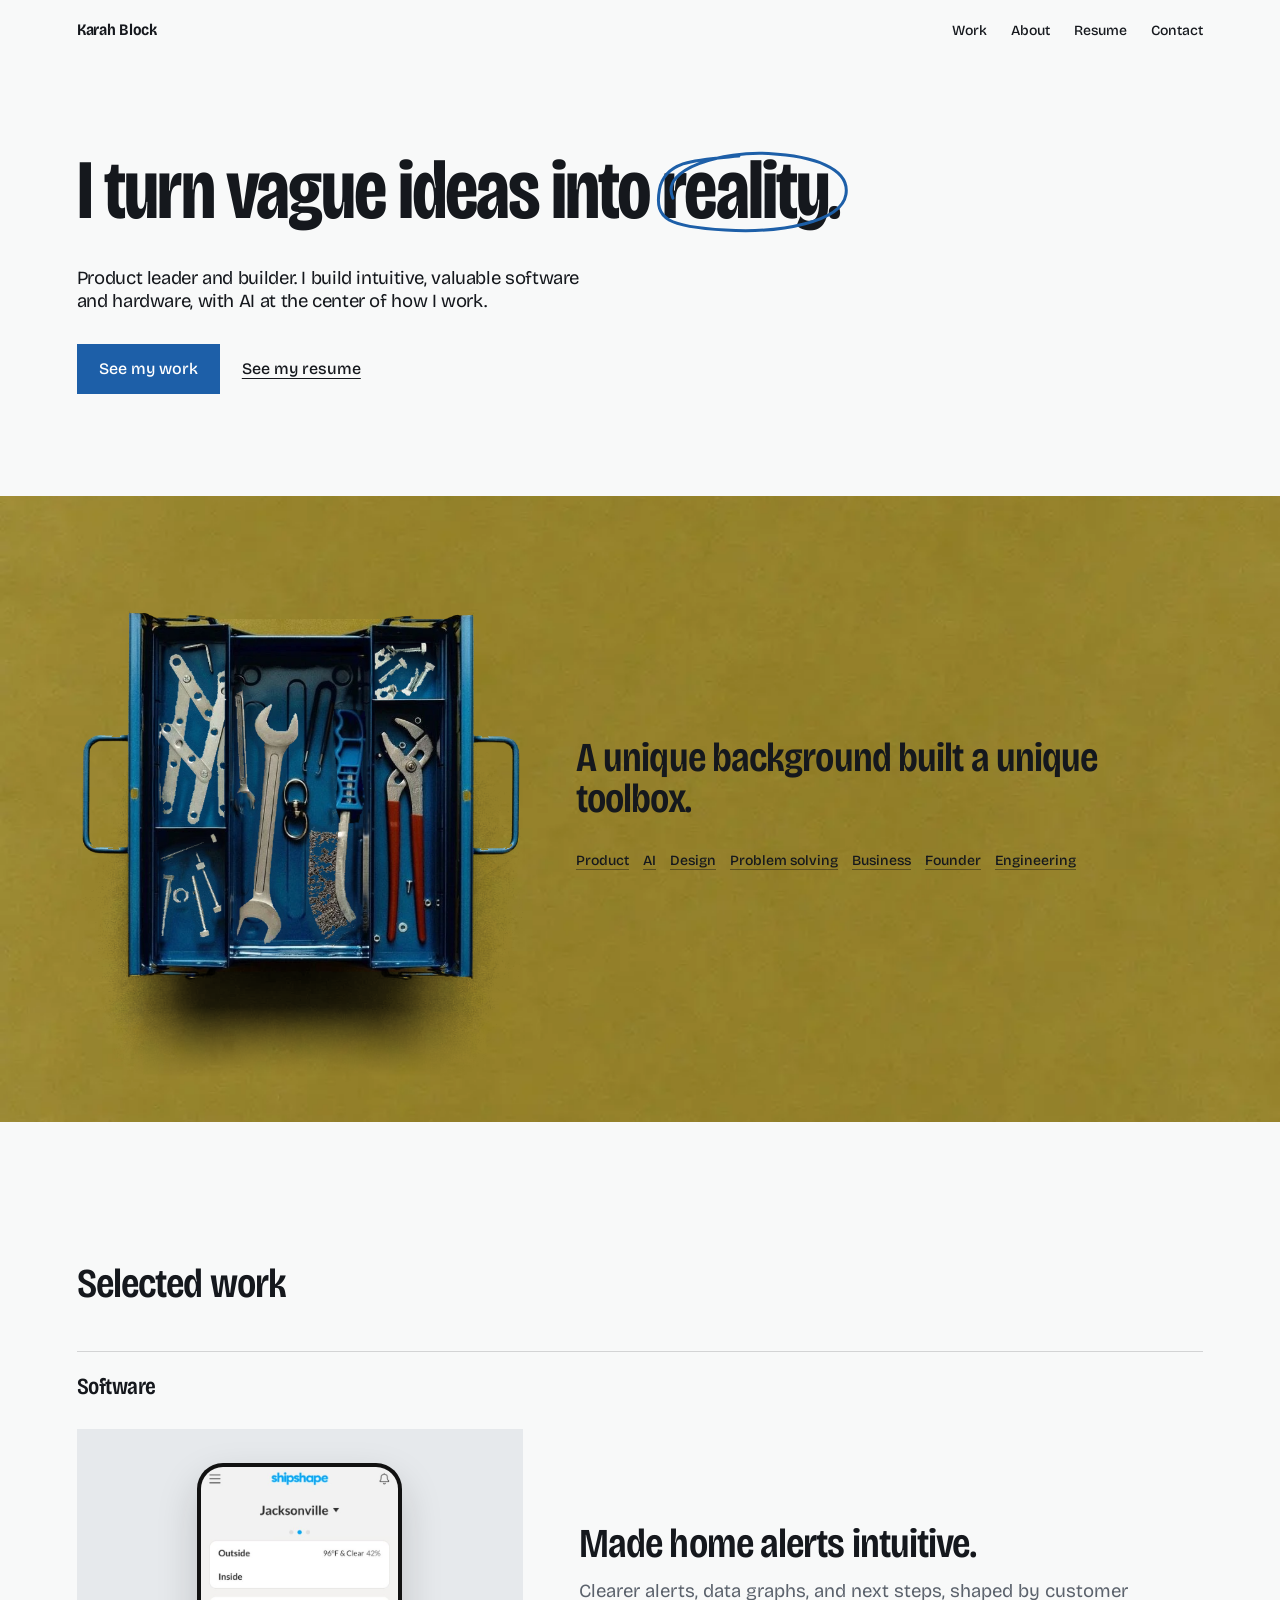
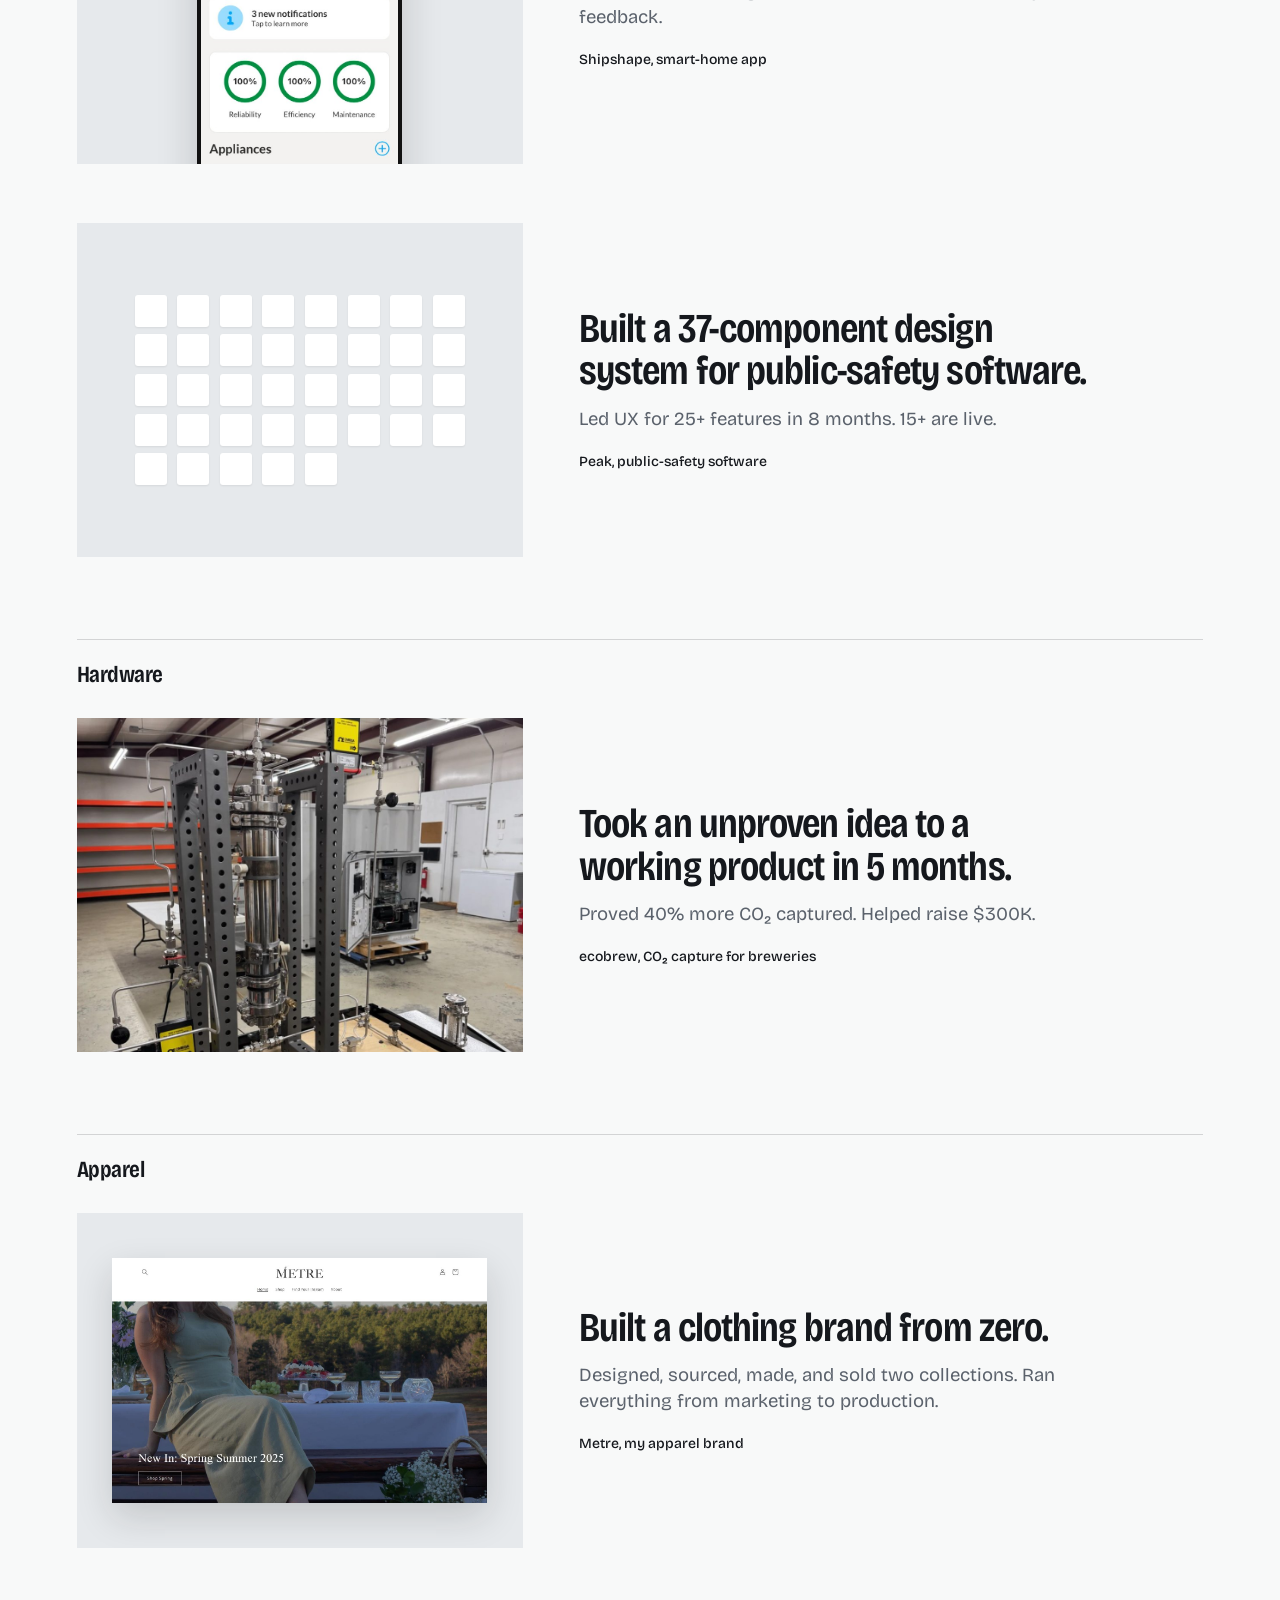
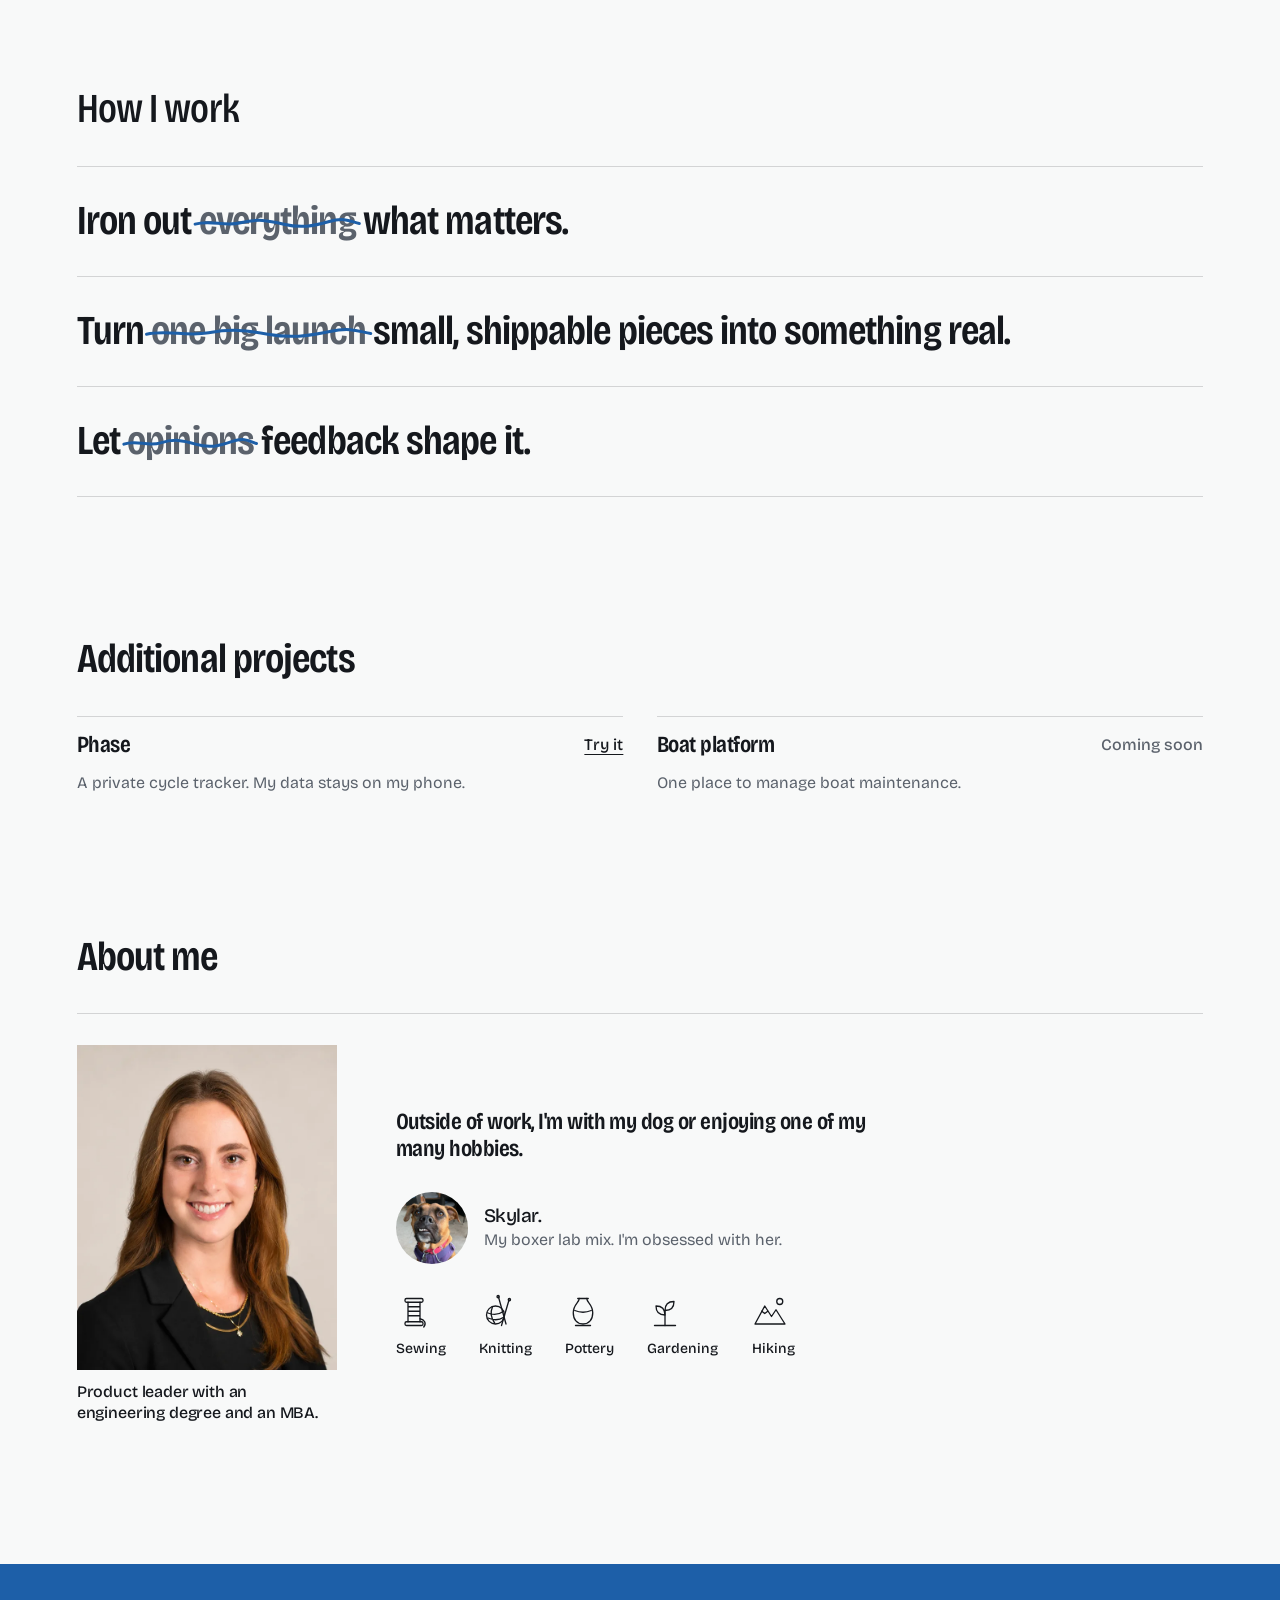
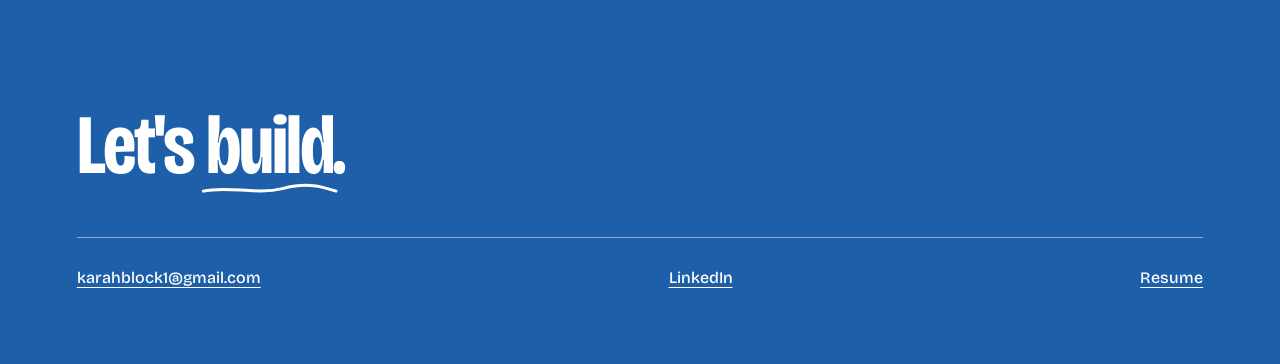
==== commit fac71f44: "Preview redesign: toolbox blue and a cut-out toolbox photo Co-Authored-By: Claude Fable 5.2 <noreply" ====
--- a/preview/redesign/index.html
+++ b/preview/redesign/index.html
@@ -13,7 +13,7 @@
 </header>
 
 <section id="toolbox"><div class="tgrid">
-  <div class="stage" id="stage"><div class="photo"><img src="toolbox/box.jpg" width="736" height="920" alt="An open blue metal toolbox on an olive background"></div><img class="hollow" data-h="0" src="toolbox/slot-pliers.webp" alt="" style="left:64.972%;top:32.399%;width:16.667%;height:43.722%"><button class="tool" type="button" data-i="0" style="left:67.797%;top:33.744%;width:11.723%;height:39.910%" aria-label="Product management" aria-pressed="false"><img src="toolbox/tool-pliers.png" alt="" width="83" height="356"><img class="out" src="toolbox/out-pliers.webp" alt="" width="233" height="900"></button><img class="hollow" data-h="1" src="toolbox/slot-hinges.webp" alt="" style="left:16.384%;top:19.170%;width:20.480%;height:35.762%"><button class="tool" type="button" data-i="1" style="left:18.079%;top:20.516%;width:15.537%;height:32.399%" aria-label="AI workflows" aria-pressed="false"><img src="toolbox/tool-hinges.png" alt="" width="110" height="289"><img class="out" src="toolbox/out-hinges.webp" alt="" width="370" height="900"></button><img class="hollow" data-h="2" src="toolbox/slot-brush.webp" alt="" style="left:48.305%;top:29.596%;width:19.492%;height:46.188%"><button class="tool" type="button" data-i="2" style="left:51.130%;top:32.175%;width:13.701%;height:41.031%" aria-label="Design and clarity" aria-pressed="false"><img src="toolbox/tool-brush.png" alt="" width="97" height="366"><img class="out" src="toolbox/out-brush.webp" alt="" width="239" height="900"></button><img class="hollow" data-h="3" src="toolbox/slot-spanner.webp" alt="" style="left:31.921%;top:26.233%;width:11.299%;height:26.457%"><button class="tool" type="button" data-i="3" style="left:35.169%;top:28.812%;width:4.802%;height:21.300%" aria-label="Problem solving" aria-pressed="false"><img src="toolbox/tool-spanner.png" alt="" width="34" height="190"><img class="out" src="toolbox/out-spanner.webp" alt="" width="135" height="900"></button><img class="hollow" data-h="4" src="toolbox/slot-boltsl.webp" alt="" style="left:16.384%;top:52.018%;width:19.209%;height:22.197%"><button class="tool" type="button" data-i="4" style="left:18.644%;top:54.260%;width:13.701%;height:18.610%" aria-label="Business and operations" aria-pressed="false"><img src="toolbox/tool-boltsl.png" alt="" width="97" height="166"><img class="out" src="toolbox/out-boltsl.webp" alt="" width="640" height="871"></button><img class="hollow" data-h="5" src="toolbox/slot-boltsr.webp" alt="" style="left:63.136%;top:18.946%;width:19.209%;height:14.462%"><button class="tool" type="button" data-i="5" style="left:66.243%;top:20.404%;width:13.983%;height:10.538%" aria-label="Founder and brand builder" aria-pressed="false"><img src="toolbox/tool-boltsr.png" alt="" width="99" height="94"><img class="out" src="toolbox/out-boltsr.webp" alt="" width="640" height="540"></button><img class="hollow" data-h="6" src="toolbox/slot-wrench.webp" alt="" style="left:33.475%;top:29.933%;width:18.503%;height:46.749%"><button class="tool" type="button" data-i="6" style="left:35.452%;top:31.278%;width:14.124%;height:42.825%" aria-label="Engineering and fabrication" aria-pressed="false"><img src="toolbox/tool-wrench.png" alt="" width="100" height="382"><img class="out" src="toolbox/out-wrench.webp" alt="" width="392" height="900"></button></div>
+  <div class="stage" id="stage"><div class="photo"><img src="toolbox/box-cut.png" width="736" height="920" alt="An open blue metal toolbox on an olive background"></div><img class="hollow" data-h="0" src="toolbox/slot-pliers.webp" alt="" style="left:64.972%;top:32.399%;width:16.667%;height:43.722%"><button class="tool" type="button" data-i="0" style="left:67.797%;top:33.744%;width:11.723%;height:39.910%" aria-label="Product management" aria-pressed="false"><img src="toolbox/tool-pliers.png" alt="" width="83" height="356"><img class="out" src="toolbox/out-pliers.webp" alt="" width="233" height="900"></button><img class="hollow" data-h="1" src="toolbox/slot-hinges.webp" alt="" style="left:16.384%;top:19.170%;width:20.480%;height:35.762%"><button class="tool" type="button" data-i="1" style="left:18.079%;top:20.516%;width:15.537%;height:32.399%" aria-label="AI workflows" aria-pressed="false"><img src="toolbox/tool-hinges.png" alt="" width="110" height="289"><img class="out" src="toolbox/out-hinges.webp" alt="" width="370" height="900"></button><img class="hollow" data-h="2" src="toolbox/slot-brush.webp" alt="" style="left:48.305%;top:29.596%;width:19.492%;height:46.188%"><button class="tool" type="button" data-i="2" style="left:51.130%;top:32.175%;width:13.701%;height:41.031%" aria-label="Design and clarity" aria-pressed="false"><img src="toolbox/tool-brush.png" alt="" width="97" height="366"><img class="out" src="toolbox/out-brush.webp" alt="" width="239" height="900"></button><img class="hollow" data-h="3" src="toolbox/slot-spanner.webp" alt="" style="left:31.921%;top:26.233%;width:11.299%;height:26.457%"><button class="tool" type="button" data-i="3" style="left:35.169%;top:28.812%;width:4.802%;height:21.300%" aria-label="Problem solving" aria-pressed="false"><img src="toolbox/tool-spanner.png" alt="" width="34" height="190"><img class="out" src="toolbox/out-spanner.webp" alt="" width="135" height="900"></button><img class="hollow" data-h="4" src="toolbox/slot-boltsl.webp" alt="" style="left:16.384%;top:52.018%;width:19.209%;height:22.197%"><button class="tool" type="button" data-i="4" style="left:18.644%;top:54.260%;width:13.701%;height:18.610%" aria-label="Business and operations" aria-pressed="false"><img src="toolbox/tool-boltsl.png" alt="" width="97" height="166"><img class="out" src="toolbox/out-boltsl.webp" alt="" width="640" height="871"></button><img class="hollow" data-h="5" src="toolbox/slot-boltsr.webp" alt="" style="left:63.136%;top:18.946%;width:19.209%;height:14.462%"><button class="tool" type="button" data-i="5" style="left:66.243%;top:20.404%;width:13.983%;height:10.538%" aria-label="Founder and brand builder" aria-pressed="false"><img src="toolbox/tool-boltsr.png" alt="" width="99" height="94"><img class="out" src="toolbox/out-boltsr.webp" alt="" width="640" height="540"></button><img class="hollow" data-h="6" src="toolbox/slot-wrench.webp" alt="" style="left:33.475%;top:29.933%;width:18.503%;height:46.749%"><button class="tool" type="button" data-i="6" style="left:35.452%;top:31.278%;width:14.124%;height:42.825%" aria-label="Engineering and fabrication" aria-pressed="false"><img src="toolbox/tool-wrench.png" alt="" width="100" height="382"><img class="out" src="toolbox/out-wrench.webp" alt="" width="392" height="900"></button></div>
   <div class="pane">
     <h2>A unique background built a unique toolbox.</h2>
     <ul class="names"><li><button type="button" data-n="0" aria-pressed="false">Product</button></li><li><button type="button" data-n="1" aria-pressed="false">AI</button></li><li><button type="button" data-n="2" aria-pressed="false">Design</button></li><li><button type="button" data-n="3" aria-pressed="false">Problem solving</button></li><li><button type="button" data-n="4" aria-pressed="false">Business</button></li><li><button type="button" data-n="5" aria-pressed="false">Founder</button></li><li><button type="button" data-n="6" aria-pressed="false">Engineering</button></li></ul>
--- a/preview/redesign/redesign.css
+++ b/preview/redesign/redesign.css
@@ -62,3 +62,8 @@
 
 /* Fixes after first look */
 .rd #how { padding-bottom: 0; }
+
+/* Toolbox: the box is cut out of its photo (toolbox/box-cut.png), so it sits straight on the band
+   with its own shadow. No photo edge to hide, so no fade mask. */
+.rd .photo { -webkit-mask-image: none; mask-image: none; overflow: visible; }
+.rd .photo img { -webkit-mask-image: linear-gradient(to bottom, #000 84%, transparent 96%); mask-image: linear-gradient(to bottom, #000 84%, transparent 96%); }
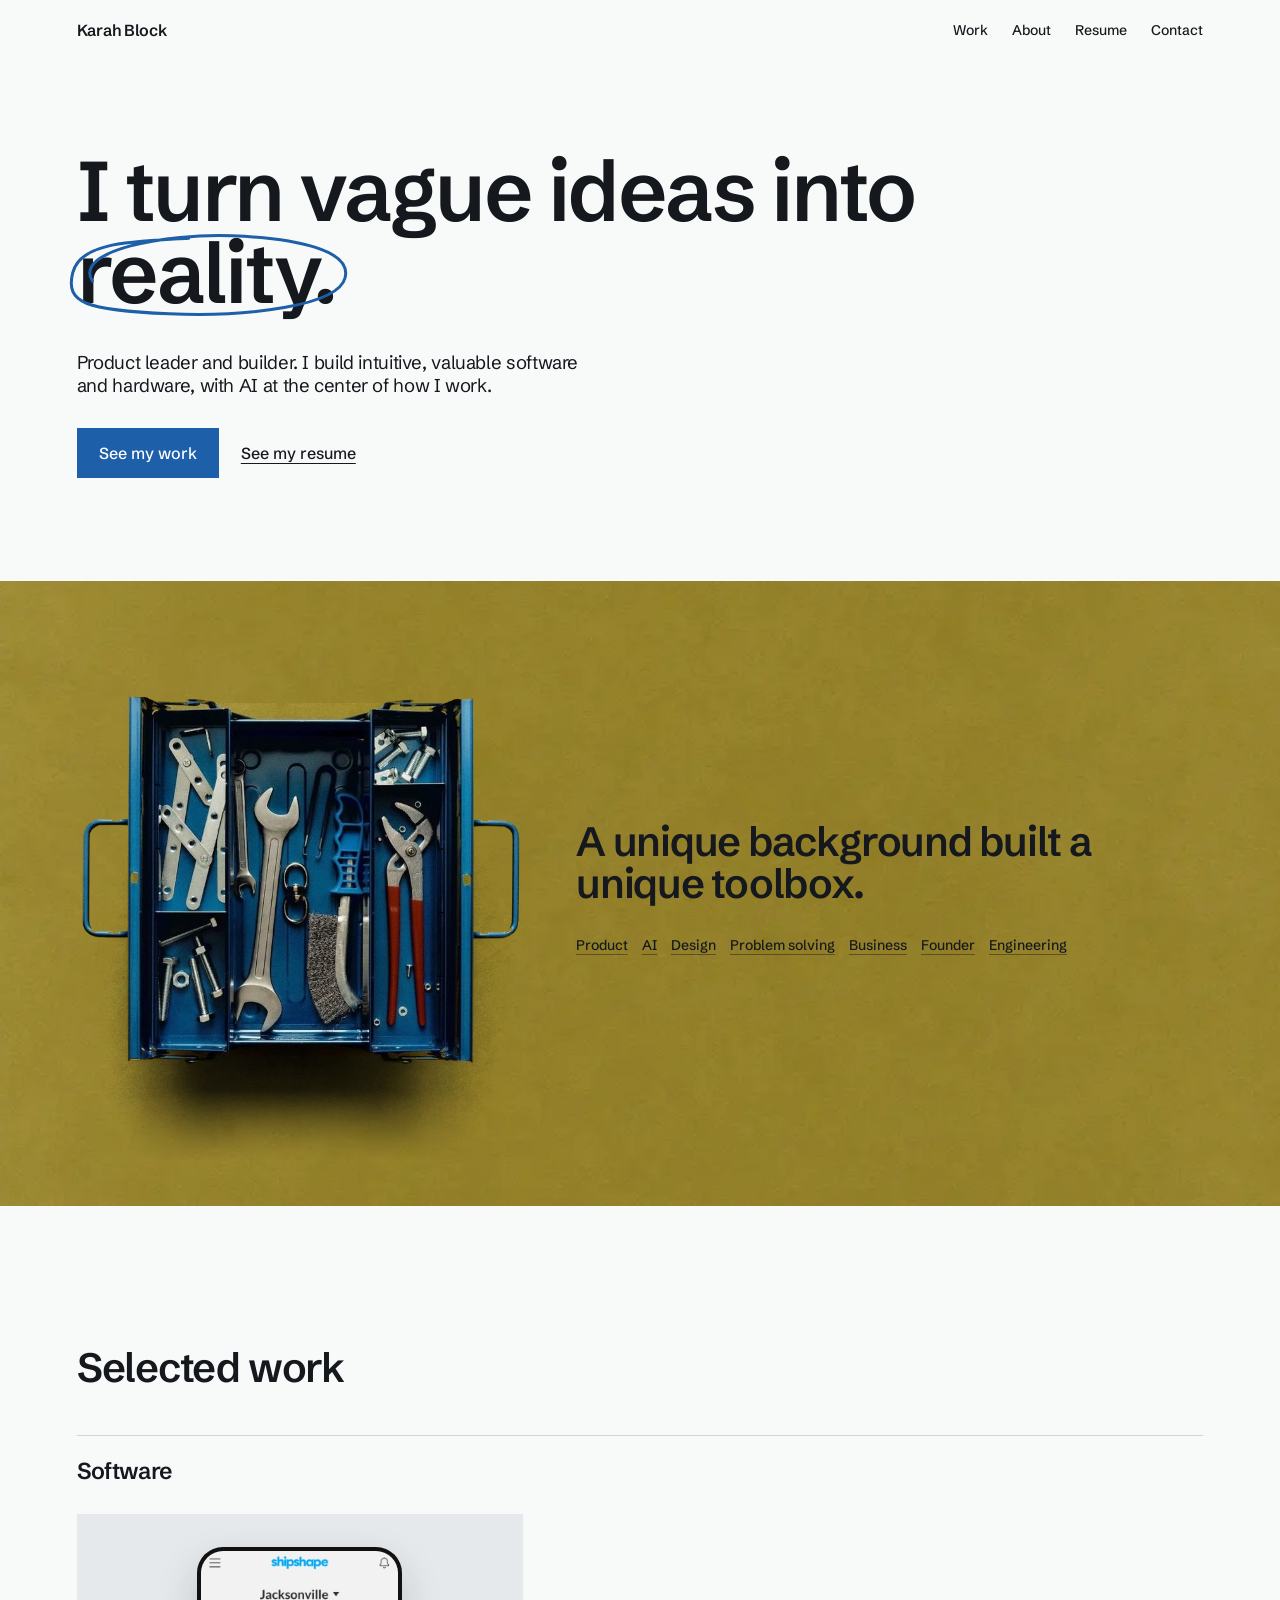
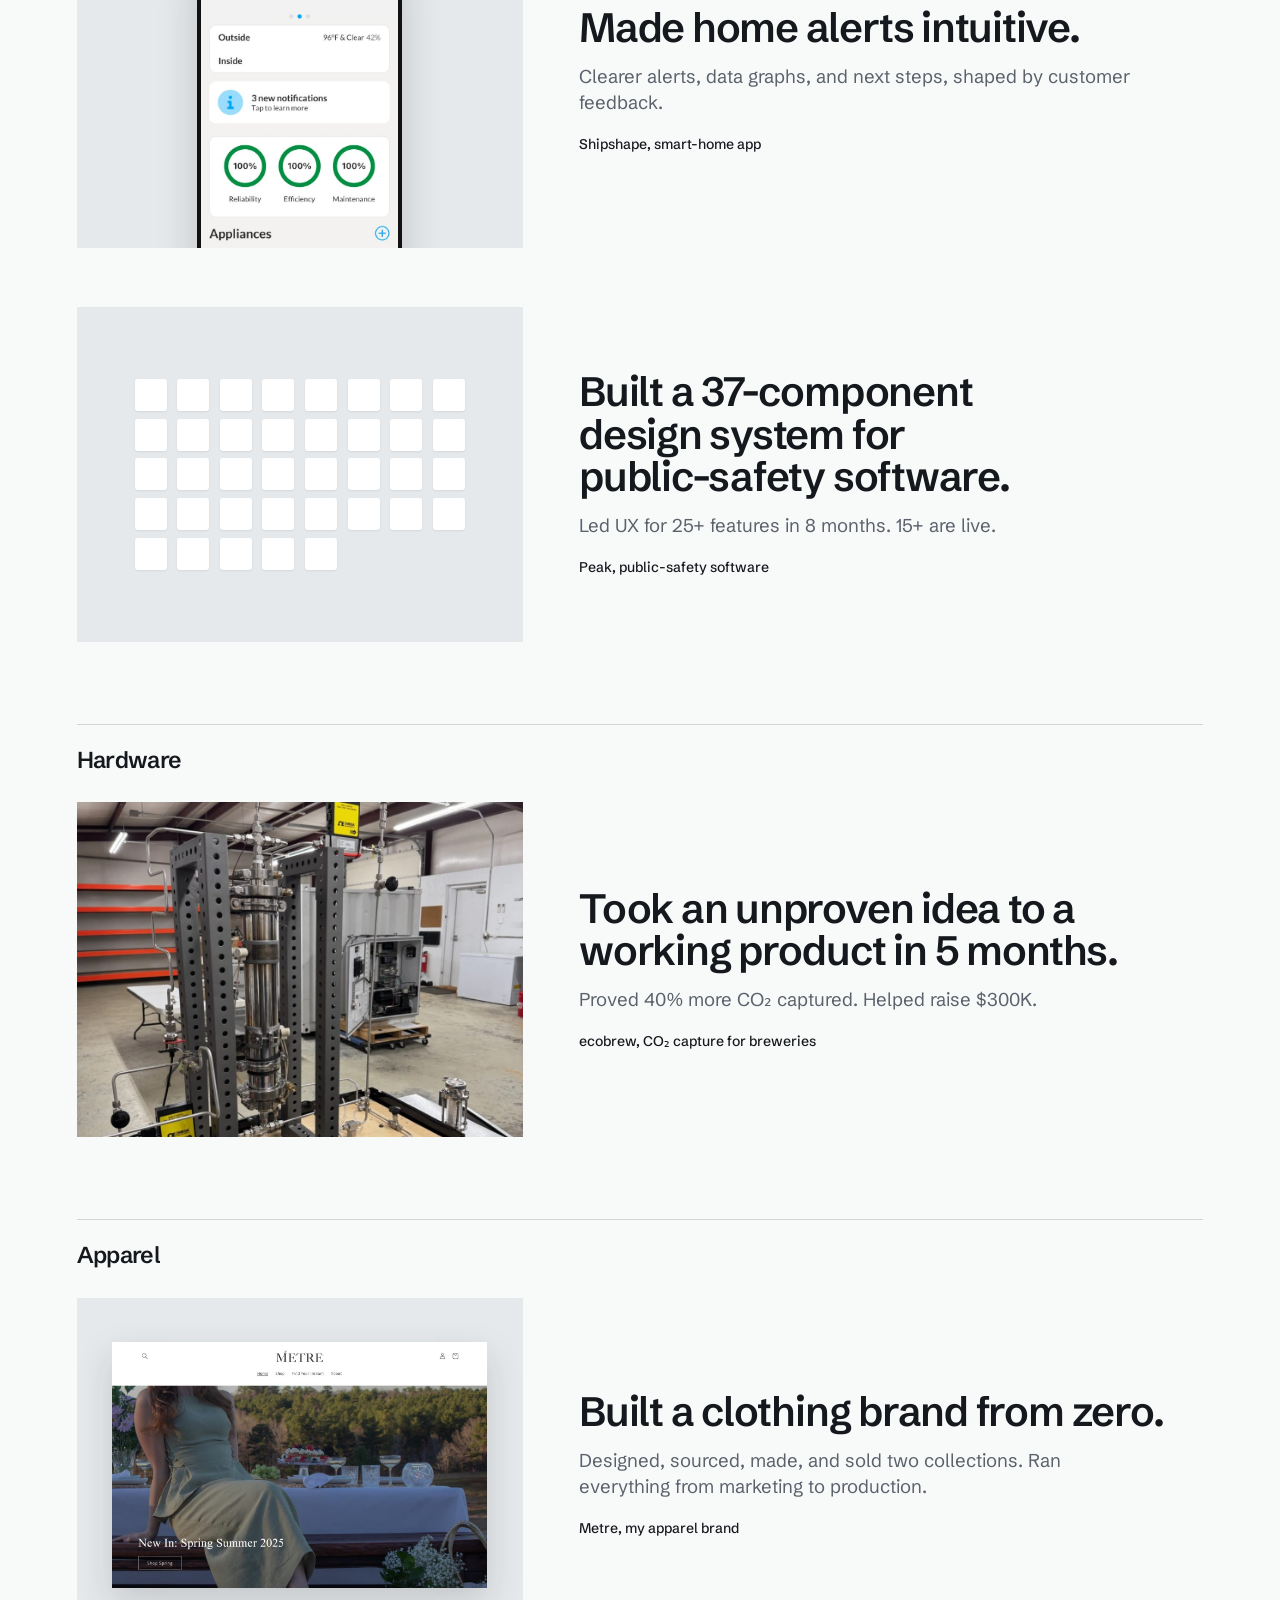
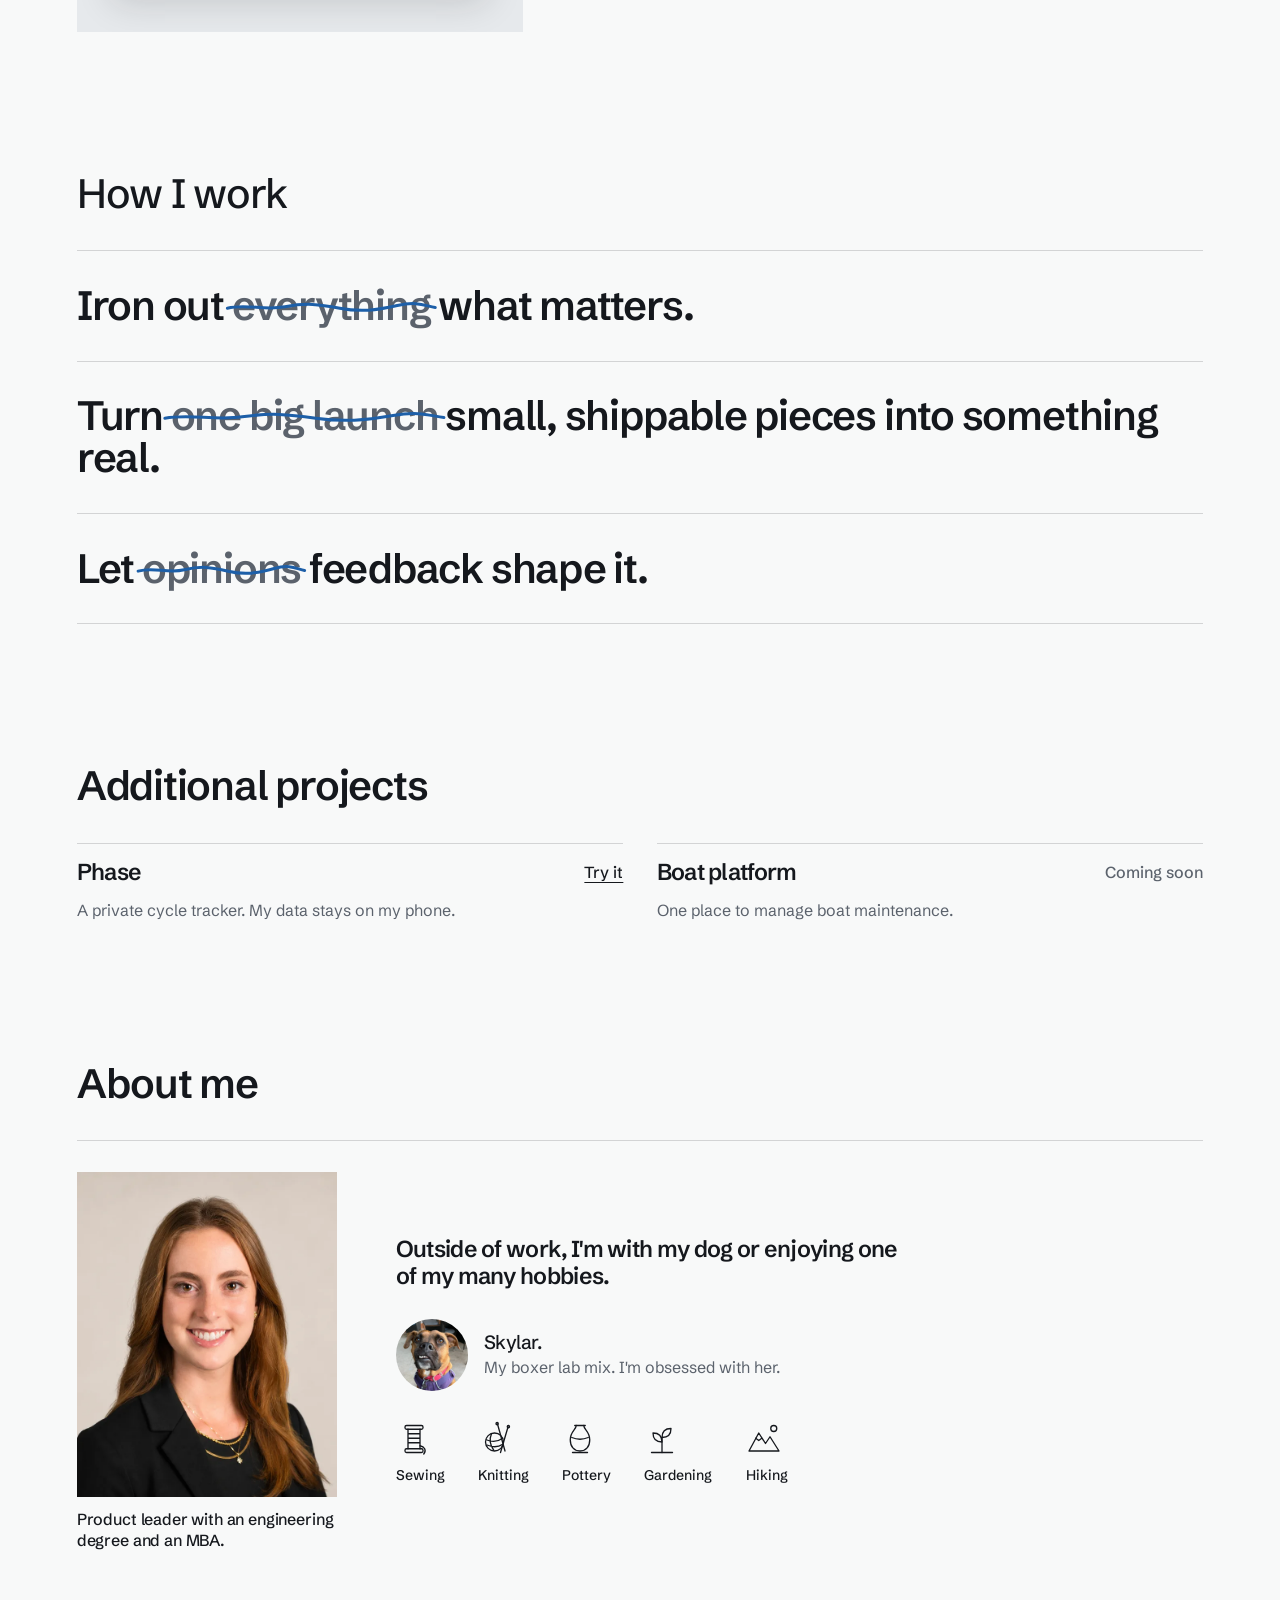
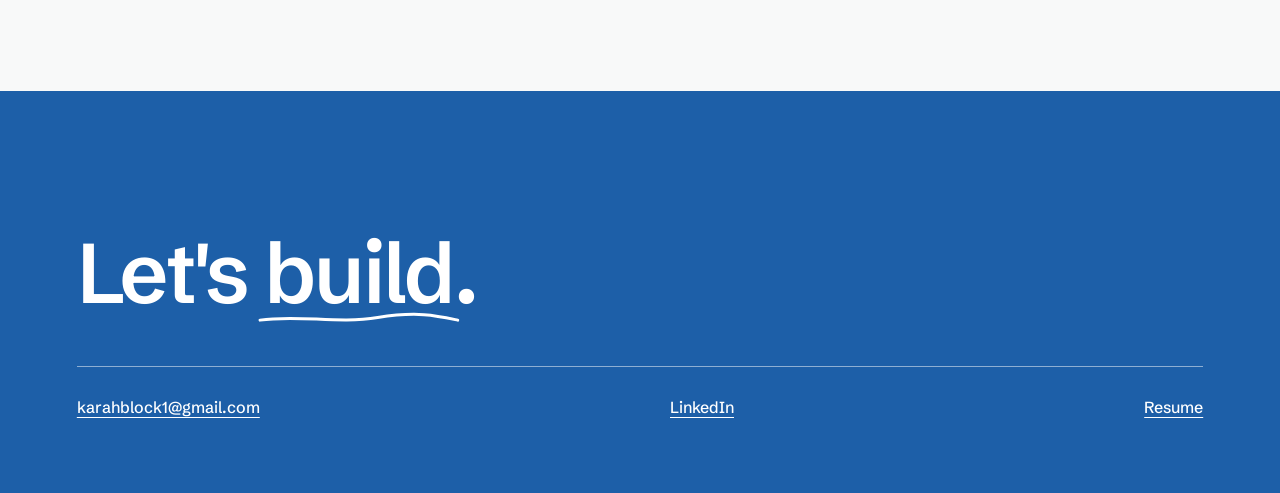
==== commit f0637d20: "Preview redesign: Schibsted Grotesk Co-Authored-By: Claude Fable 5.2 <noreply@anthropic.com>" ====
--- a/preview/redesign/index.html
+++ b/preview/redesign/index.html
@@ -1,6 +1,6 @@
 <!doctype html>
 <html lang="en"><head><meta charset="utf-8"><meta name="viewport" content="width=device-width, initial-scale=1, viewport-fit=cover"><title>Karah Block | Product leader and builder</title><meta name="description" content="Karah Block is a product leader and builder of intuitive, valuable products in software, hardware, and apparel. COO and Head of Product at ecobrew, founder of Metre, and former Senior PM at Shipshape."><meta property="og:type" content="website"><meta property="og:title" content="Karah Block"><meta property="og:description" content="I turn vague ideas into reality."><meta property="og:image" content="https://karahblock.com/og.png"><meta name="twitter:card" content="summary_large_image">
-<link rel="preconnect" href="https://fonts.googleapis.com"><link rel="preconnect" href="https://fonts.gstatic.com" crossorigin><link rel="stylesheet" href="https://fonts.googleapis.com/css2?family=Bricolage+Grotesque:opsz,wdth,wght@12..96,75..100,300..700&display=swap"><link rel="icon" href="favicon.svg" type="image/svg+xml">
+<link rel="preconnect" href="https://fonts.googleapis.com"><link rel="preconnect" href="https://fonts.gstatic.com" crossorigin><link rel="stylesheet" href="https://fonts.googleapis.com/css2?family=Schibsted+Grotesk:wght@400;500;600;700&display=swap"><link rel="icon" href="favicon.svg" type="image/svg+xml">
 <link rel="stylesheet" href="style.css"><link rel="stylesheet" href="redesign.css"><meta name="robots" content="noindex"></head><body class="rd">
 <a class="skip" href="#main">Skip to content</a><nav><div class="wrap bar"><a href="#top" class="logo">Karah Block</a><ul><li><a href="#work">Work</a></li><li><a href="#me">About</a></li><li><a href="experience.html">Resume</a></li><li><a href="#contact">Contact</a></li></ul></div></nav>
 <main id="main">
--- a/preview/redesign/redesign.css
+++ b/preview/redesign/redesign.css
@@ -1,6 +1,6 @@
 /* Redesign experiment (Nov 2026). Loaded after style.css, only in this folder.
    Idea: a clean printed page that Karah has marked up with a blue ballpoint pen.
-   One typeface (Bricolage Grotesque). Pen marks only: the circle, the strikes, the underline. No handwriting (her call). */
+   One typeface (Schibsted Grotesk, her pick). Pen marks only: the circle, the strikes, the underline. No handwriting (her call). */
 
 :root {
   --paper: #F8F9F9;   /* cool white, like printer paper */
@@ -16,10 +16,10 @@
   --t-lead: clamp(18px, 1.45vw, 21px);
 }
 
-body.rd { font-family: "Bricolage Grotesque", "Helvetica Neue", Arial, sans-serif; font-optical-sizing: auto; background: var(--paper); color: var(--ink); }
-.rd :is(h1, h2, h3, h4), .rd .me-say, .rd .rows b, .rd .org { font-stretch: 82%; font-weight: 600; letter-spacing: -.022em !important; }
-.rd .hero h1, .rd #contact h2, .rd .page-head h1 { font-stretch: 78%; font-weight: 650; line-height: .96; }
-.rd .logo { font-stretch: 88%; font-weight: 650; letter-spacing: -.01em; }
+body.rd { font-family: "Schibsted Grotesk", "Helvetica Neue", Arial, sans-serif; font-optical-sizing: auto; background: var(--paper); color: var(--ink); }
+.rd :is(h1, h2, h3, h4), .rd .me-say, .rd .rows b, .rd .org { font-weight: 600; letter-spacing: -.03em !important; }
+.rd .hero h1, .rd #contact h2, .rd .page-head h1 { line-height: .98; }
+.rd .logo { font-weight: 600; letter-spacing: -.02em; }
 .rd ::selection { background: var(--blue); color: #fff; }
 .rd .pen { stroke: var(--blue); stroke-width: 3; }
 .rd #contact .pen { stroke: #fff; }
